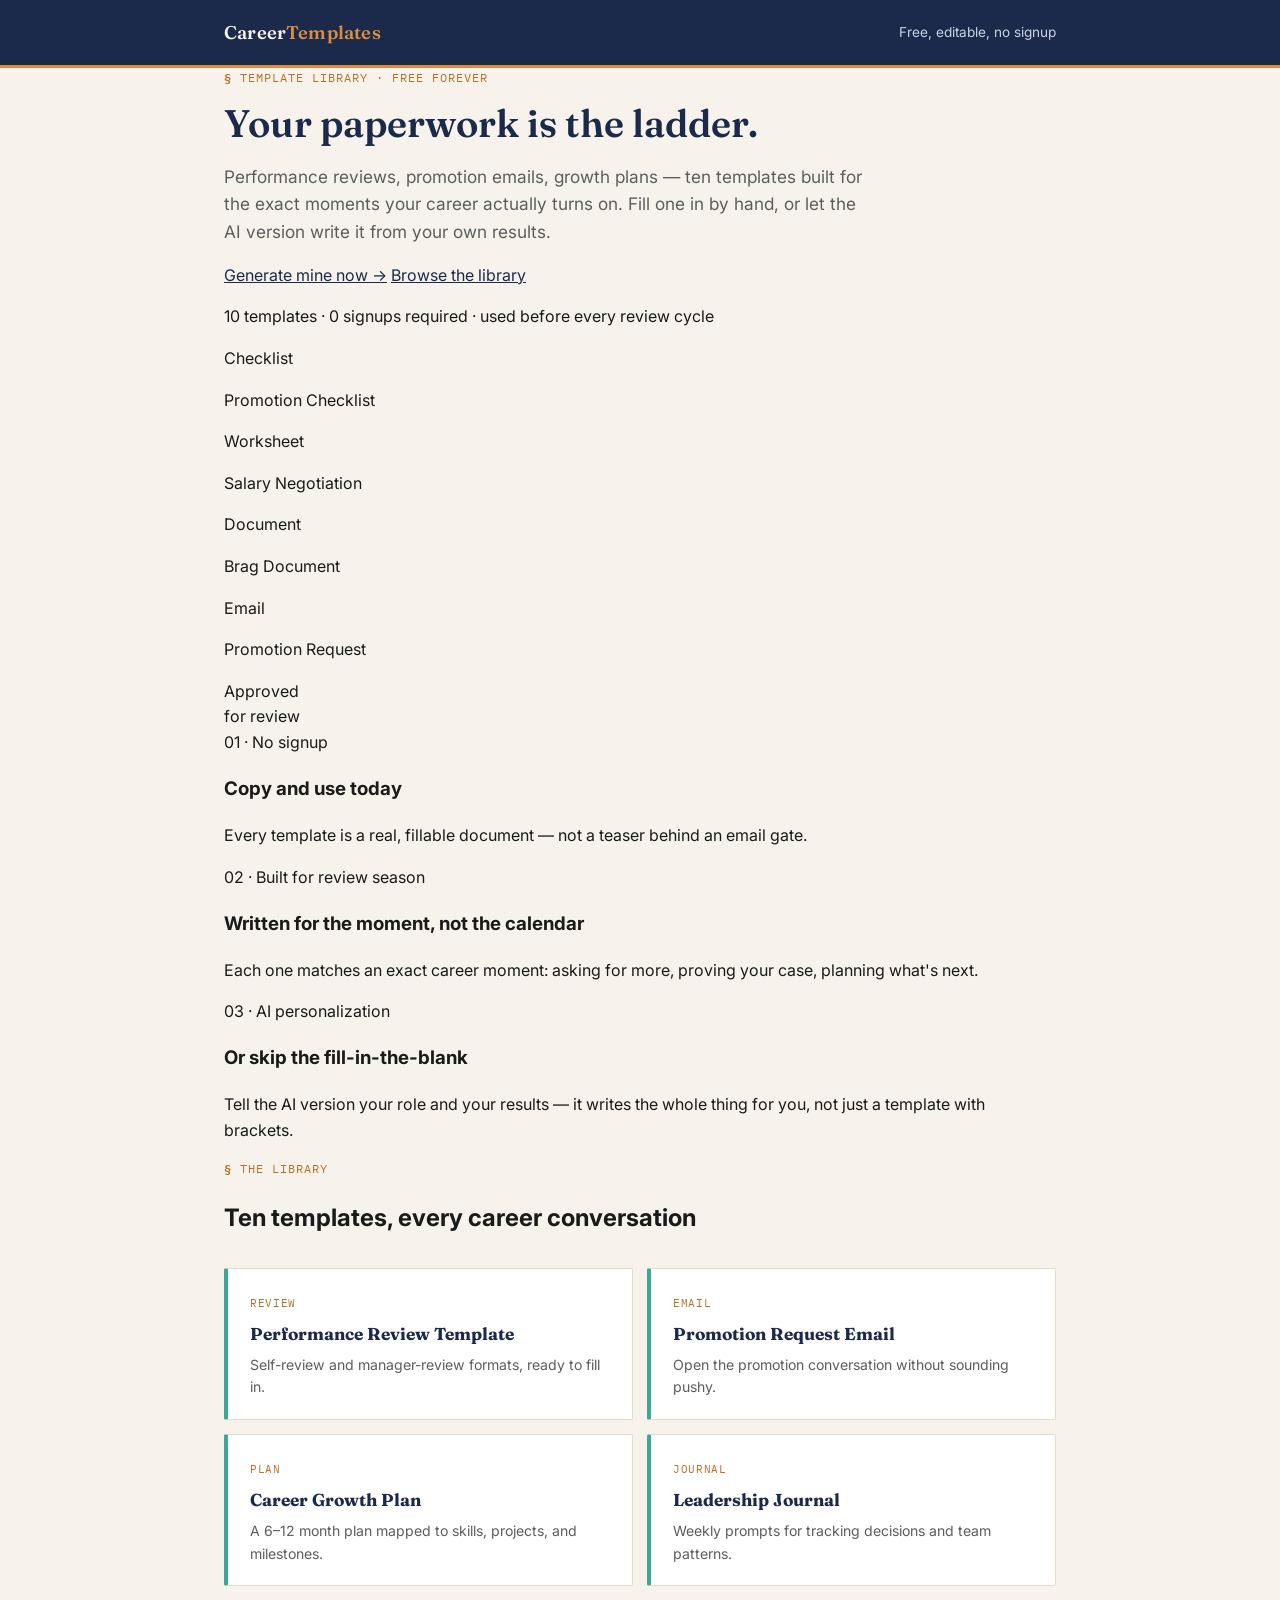
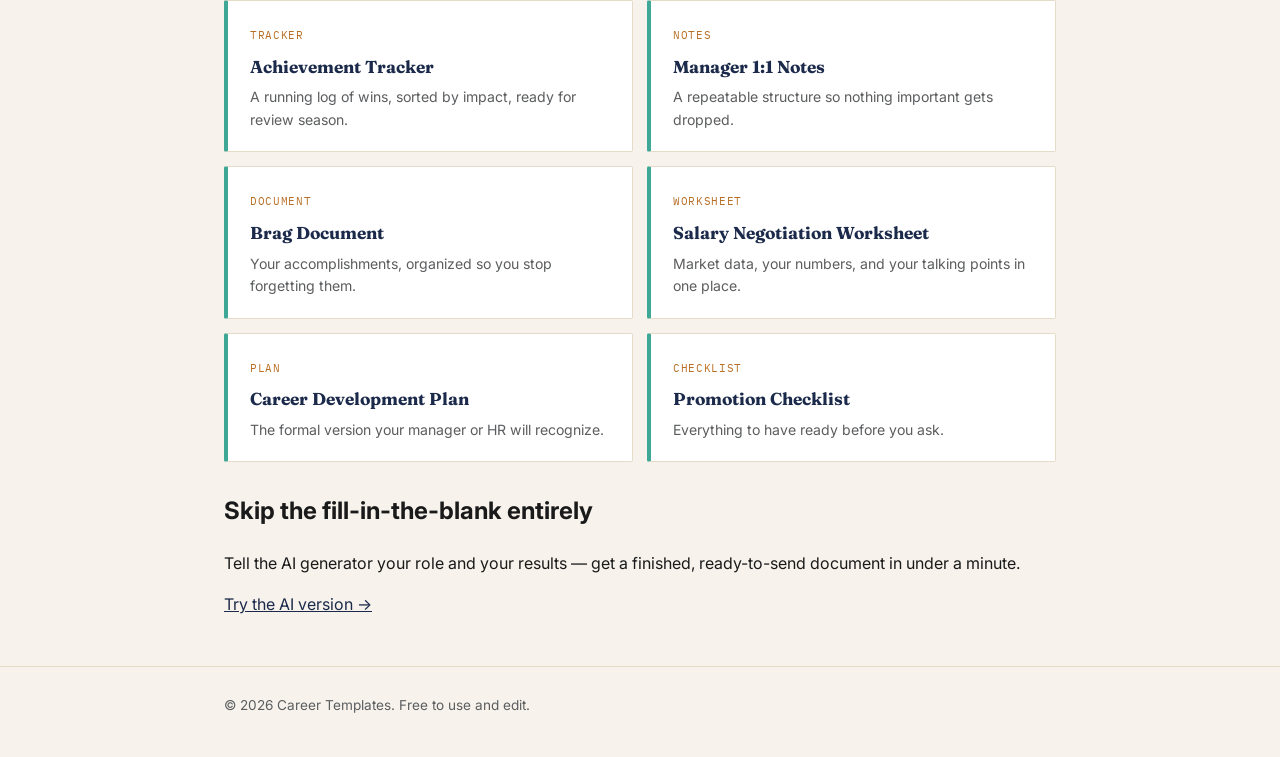
==== index.html @ 1c86f02c "Add files via upload" ====
<!DOCTYPE html>
<html lang="en">
<head>
<meta charset="UTF-8">
<meta name="viewport" content="width=device-width, initial-scale=1.0">
<title>Free Career Templates — Performance Reviews, Promotions & Growth Plans</title>
<meta name="description" content="Free, editable career templates: performance reviews, promotion emails, brag documents, salary negotiation worksheets, and more. Try the AI version for one built around your own role.">
<link rel="stylesheet" href="styles.css">
<link rel="stylesheet" href="landing.css">
<link rel="preconnect" href="https://fonts.googleapis.com">
<link href="https://fonts.googleapis.com/css2?family=Fraunces:wght@500;600&family=Inter:wght@400;500;600;700&family=IBM+Plex+Mono:wght@500;700&display=swap" rel="stylesheet">
</head>
<body>

<header class="site-header">
  <div class="container">
    <a class="brand" href="index.html">Career<span>Templates</span></a>
    <div class="crumb">Free, editable, no signup</div>
  </div>
</header>

<main class="container">

  <section class="landing-hero">
    <div class="copy">
      <div class="eyebrow">Template library · Free forever</div>
      <h1>Your paperwork is the ladder.</h1>
      <p class="dek">Performance reviews, promotion emails, growth plans — ten templates built for the exact moments your career actually turns on. Fill one in by hand, or let the AI version write it from your own results.</p>
      <div class="hero-actions">
        <a class="hero-btn-primary" href="ai-generator.html">Generate mine now →</a>
        <a class="hero-btn-secondary" href="#library">Browse the library</a>
      </div>
      <p class="hero-proof">10 templates · 0 signups required · used before every review cycle</p>
    </div>

    <div class="staircase" aria-hidden="true">
      <div class="stair-card">
        <span class="mini-tag">Checklist</span>
        <p class="mini-title">Promotion Checklist</p>
        <div class="mini-line"></div>
        <div class="mini-line short"></div>
      </div>
      <div class="stair-card">
        <span class="mini-tag">Worksheet</span>
        <p class="mini-title">Salary Negotiation</p>
        <div class="mini-line"></div>
        <div class="mini-line short"></div>
      </div>
      <div class="stair-card">
        <span class="mini-tag">Document</span>
        <p class="mini-title">Brag Document</p>
        <div class="mini-line"></div>
        <div class="mini-line short"></div>
      </div>
      <div class="stair-card">
        <span class="mini-tag">Email</span>
        <p class="mini-title">Promotion Request</p>
        <div class="mini-line"></div>
        <div class="mini-line short"></div>
        <div class="stamp">Approved<br>for review</div>
      </div>
    </div>
  </section>

  <section class="feature-trio">
    <div class="feature-card">
      <span class="f-mark">01 · No signup</span>
      <h3>Copy and use today</h3>
      <p>Every template is a real, fillable document — not a teaser behind an email gate.</p>
    </div>
    <div class="feature-card">
      <span class="f-mark">02 · Built for review season</span>
      <h3>Written for the moment, not the calendar</h3>
      <p>Each one matches an exact career moment: asking for more, proving your case, planning what's next.</p>
    </div>
    <div class="feature-card">
      <span class="f-mark">03 · AI personalization</span>
      <h3>Or skip the fill-in-the-blank</h3>
      <p>Tell the AI version your role and your results — it writes the whole thing for you, not just a template with brackets.</p>
    </div>
  </section>

  <div class="section-head" id="library">
    <div class="eyebrow">The library</div>
    <h2>Ten templates, every career conversation</h2>
  </div>

  <div class="hub-grid">
    <a class="hub-card" href="templates/performance-review-template.html">
      <span class="tag">Review</span>
      <h4>Performance Review Template</h4>
      <p>Self-review and manager-review formats, ready to fill in.</p>
    </a>
    <a class="hub-card" href="templates/promotion-request-email.html">
      <span class="tag">Email</span>
      <h4>Promotion Request Email</h4>
      <p>Open the promotion conversation without sounding pushy.</p>
    </a>
    <a class="hub-card" href="templates/career-growth-plan.html">
      <span class="tag">Plan</span>
      <h4>Career Growth Plan</h4>
      <p>A 6–12 month plan mapped to skills, projects, and milestones.</p>
    </a>
    <a class="hub-card" href="templates/leadership-journal.html">
      <span class="tag">Journal</span>
      <h4>Leadership Journal</h4>
      <p>Weekly prompts for tracking decisions and team patterns.</p>
    </a>
    <a class="hub-card" href="templates/achievement-tracker.html">
      <span class="tag">Tracker</span>
      <h4>Achievement Tracker</h4>
      <p>A running log of wins, sorted by impact, ready for review season.</p>
    </a>
    <a class="hub-card" href="templates/manager-one-on-one-notes.html">
      <span class="tag">Notes</span>
      <h4>Manager 1:1 Notes</h4>
      <p>A repeatable structure so nothing important gets dropped.</p>
    </a>
    <a class="hub-card" href="templates/brag-document.html">
      <span class="tag">Document</span>
      <h4>Brag Document</h4>
      <p>Your accomplishments, organized so you stop forgetting them.</p>
    </a>
    <a class="hub-card" href="templates/salary-negotiation-worksheet.html">
      <span class="tag">Worksheet</span>
      <h4>Salary Negotiation Worksheet</h4>
      <p>Market data, your numbers, and your talking points in one place.</p>
    </a>
    <a class="hub-card" href="templates/career-development-plan.html">
      <span class="tag">Plan</span>
      <h4>Career Development Plan</h4>
      <p>The formal version your manager or HR will recognize.</p>
    </a>
    <a class="hub-card" href="templates/promotion-checklist.html">
      <span class="tag">Checklist</span>
      <h4>Promotion Checklist</h4>
      <p>Everything to have ready before you ask.</p>
    </a>
  </div>

  <section class="footer-cta">
    <h2>Skip the fill-in-the-blank entirely</h2>
    <p>Tell the AI generator your role and your results — get a finished, ready-to-send document in under a minute.</p>
    <a class="hero-btn-primary" href="ai-generator.html">Try the AI version →</a>
  </section>

</main>

<footer class="site-footer">
  <div class="container">© 2026 Career Templates. Free to use and edit.</div>
</footer>

</body>
</html>
---- styles.css ----
/* ===================================================================
   Career Templates — "Ledger" design system
   Palette: Ink Navy #1B2A4A · Parchment #F7F3EC · Amber #D98E3F
            Teal #3FA796 · Near-black text #1A1A1A
   Display: Fraunces (confident slab serif — feels like a printed form title)
   Body:    Inter
   Utility: IBM Plex Mono (used for fillable fields — looks like typed-in data)
   =================================================================== */

:root{
  --ink:#1B2A4A;
  --ink-soft:#283B63;
  --parchment:#F7F3EC;
  --parchment-line:#E4DCC9;
  --amber:#D98E3F;
  --amber-deep:#B96F25;
  --teal:#3FA796;
  --text:#1A1A1A;
  --text-mute:#5B5D5F;
  --white:#FFFFFF;
  --radius:2px;
}

*{box-sizing:border-box;}
html{scroll-behavior:smooth;}
body{
  margin:0;
  background:var(--parchment);
  color:var(--text);
  font-family:'Inter',system-ui,-apple-system,sans-serif;
  font-size:16px;
  line-height:1.6;
}

@media (prefers-reduced-motion: reduce){
  *{animation:none !important; transition:none !important;}
}

a{color:var(--ink);}
.container{max-width:880px;margin:0 auto;padding:0 24px;}

/* ---------- Header / breadcrumb ---------- */
.site-header{
  background:var(--ink);
  color:var(--parchment);
  padding:18px 0;
  border-bottom:3px solid var(--amber);
}
.site-header .container{display:flex;align-items:center;justify-content:space-between;}
.brand{
  font-family:'Fraunces',serif;
  font-weight:600;
  font-size:1.15rem;
  letter-spacing:0.01em;
  color:var(--parchment);
  text-decoration:none;
}
.brand span{color:var(--amber);}
.crumb{font-size:0.85rem;color:#C9D2E3;}
.crumb a{color:#C9D2E3;text-decoration:none;border-bottom:1px solid rgba(201,210,227,0.4);}

/* ---------- Hero ---------- */
.hero{padding:56px 0 28px;}
.eyebrow{
  font-family:'IBM Plex Mono',monospace;
  font-size:0.78rem;
  letter-spacing:0.08em;
  text-transform:uppercase;
  color:var(--amber-deep);
  display:flex;
  align-items:center;
  gap:8px;
}
.eyebrow::before{content:"§";font-weight:700;}
h1{
  font-family:'Fraunces',serif;
  font-weight:600;
  font-size:2.4rem;
  line-height:1.12;
  margin:14px 0 16px;
  color:var(--ink);
}
.dek{font-size:1.08rem;color:var(--text-mute);max-width:640px;}

/* ---------- The template card (signature element) ---------- */
.doc-card{
  background:var(--white);
  border:1px solid var(--parchment-line);
  border-left:5px solid var(--ink);
  border-radius:var(--radius);
  padding:34px 36px;
  margin:36px 0;
  box-shadow:0 1px 0 var(--parchment-line);
  position:relative;
}
.doc-card::before{
  content:attr(data-doc-id);
  position:absolute;
  top:14px;
  right:18px;
  font-family:'IBM Plex Mono',monospace;
  font-size:0.7rem;
  color:#B9BEC4;
  letter-spacing:0.05em;
}
.field{margin-bottom:20px;}
.field:last-child{margin-bottom:0;}
.field-label{
  font-family:'IBM Plex Mono',monospace;
  font-size:0.72rem;
  letter-spacing:0.06em;
  text-transform:uppercase;
  color:var(--teal);
  margin-bottom:6px;
  display:block;
}
.field-value{
  font-family:'IBM Plex Mono',monospace;
  font-size:0.95rem;
  color:var(--text);
  background:#FBFAF7;
  border:1px dashed var(--parchment-line);
  padding:10px 12px;
  border-radius:var(--radius);
  white-space:pre-wrap;
}
.field-value.blank{color:#9AA0A8;}
.doc-card h3{
  font-family:'Fraunces',serif;
  font-size:1.05rem;
  margin:0 0 18px;
  color:var(--ink);
  border-bottom:1px solid var(--parchment-line);
  padding-bottom:10px;
}

/* ---------- How to use ---------- */
.steps{margin:36px 0;}
.steps h2, .faq h2, .related h2{
  font-family:'Fraunces',serif;
  font-size:1.4rem;
  color:var(--ink);
  margin-bottom:18px;
}
.step-row{
  display:flex;
  gap:16px;
  padding:14px 0;
  border-top:1px solid var(--parchment-line);
}
.step-row:first-of-type{border-top:none;}
.step-num{
  font-family:'IBM Plex Mono',monospace;
  color:var(--amber-deep);
  font-weight:700;
  font-size:0.85rem;
  min-width:28px;
}
.step-body p{margin:0;color:var(--text);}
.step-body strong{color:var(--ink);}

/* ---------- FAQ ---------- */
.faq{margin:36px 0;}
.faq-item{border-top:1px solid var(--parchment-line);padding:16px 0;}
.faq-item:first-of-type{border-top:none;}
.faq-q{font-weight:600;color:var(--ink);margin:0 0 6px;}
.faq-a{margin:0;color:var(--text-mute);}

/* ---------- CTA block ---------- */
.cta{
  background:var(--ink);
  color:var(--parchment);
  border-radius:var(--radius);
  padding:32px 36px;
  margin:44px 0 20px;
  position:relative;
  overflow:hidden;
}
.cta::after{
  content:"";
  position:absolute;
  right:-40px;top:-40px;
  width:160px;height:160px;
  background:radial-gradient(circle, rgba(217,142,63,0.35), transparent 70%);
}
.cta-eyebrow{
  font-family:'IBM Plex Mono',monospace;
  font-size:0.75rem;
  letter-spacing:0.08em;
  text-transform:uppercase;
  color:var(--amber);
  margin-bottom:8px;
}
.cta h3{
  font-family:'Fraunces',serif;
  font-size:1.4rem;
  margin:0 0 10px;
  color:var(--white);
}
.cta p{color:#C9D2E3;max-width:520px;margin:0 0 20px;}
.cta-btn{
  display:inline-flex;
  align-items:center;
  gap:8px;
  background:var(--amber);
  color:var(--ink);
  font-weight:700;
  padding:13px 22px;
  border-radius:var(--radius);
  text-decoration:none;
  font-size:0.95rem;
  transition:background 0.15s ease;
}
.cta-btn:hover{background:var(--amber-deep);color:var(--white);}
.cta-btn:focus-visible{outline:2px solid var(--white);outline-offset:2px;}

/* ---------- Related ---------- */
.related ul{list-style:none;padding:0;margin:0;display:grid;gap:10px;}
.related li a{
  display:block;
  padding:12px 16px;
  background:var(--white);
  border:1px solid var(--parchment-line);
  border-radius:var(--radius);
  text-decoration:none;
  color:var(--ink);
  font-weight:500;
  transition:border-color 0.15s ease;
}
.related li a:hover{border-color:var(--amber);}

/* ---------- Footer ---------- */
.site-footer{
  margin-top:48px;
  padding:28px 0 40px;
  border-top:1px solid var(--parchment-line);
  color:var(--text-mute);
  font-size:0.85rem;
}

/* ---------- Hub page ---------- */
.hub-grid{display:grid;grid-template-columns:repeat(2,1fr);gap:14px;margin:30px 0;}
.hub-card{
  background:var(--white);
  border:1px solid var(--parchment-line);
  border-left:4px solid var(--teal);
  border-radius:var(--radius);
  padding:20px 22px;
  text-decoration:none;
  display:block;
}
.hub-card:hover{border-left-color:var(--amber);}
.hub-card .tag{
  font-family:'IBM Plex Mono',monospace;
  font-size:0.68rem;
  text-transform:uppercase;
  letter-spacing:0.06em;
  color:var(--amber-deep);
}
.hub-card h4{
  font-family:'Fraunces',serif;
  margin:6px 0 6px;
  font-size:1.08rem;
  color:var(--ink);
}
.hub-card p{margin:0;color:var(--text-mute);font-size:0.88rem;}

@media (max-width: 640px){
  h1{font-size:1.8rem;}
  .doc-card{padding:24px 20px;}
  .cta{padding:26px 24px;}
  .hub-grid{grid-template-columns:1fr;}
}
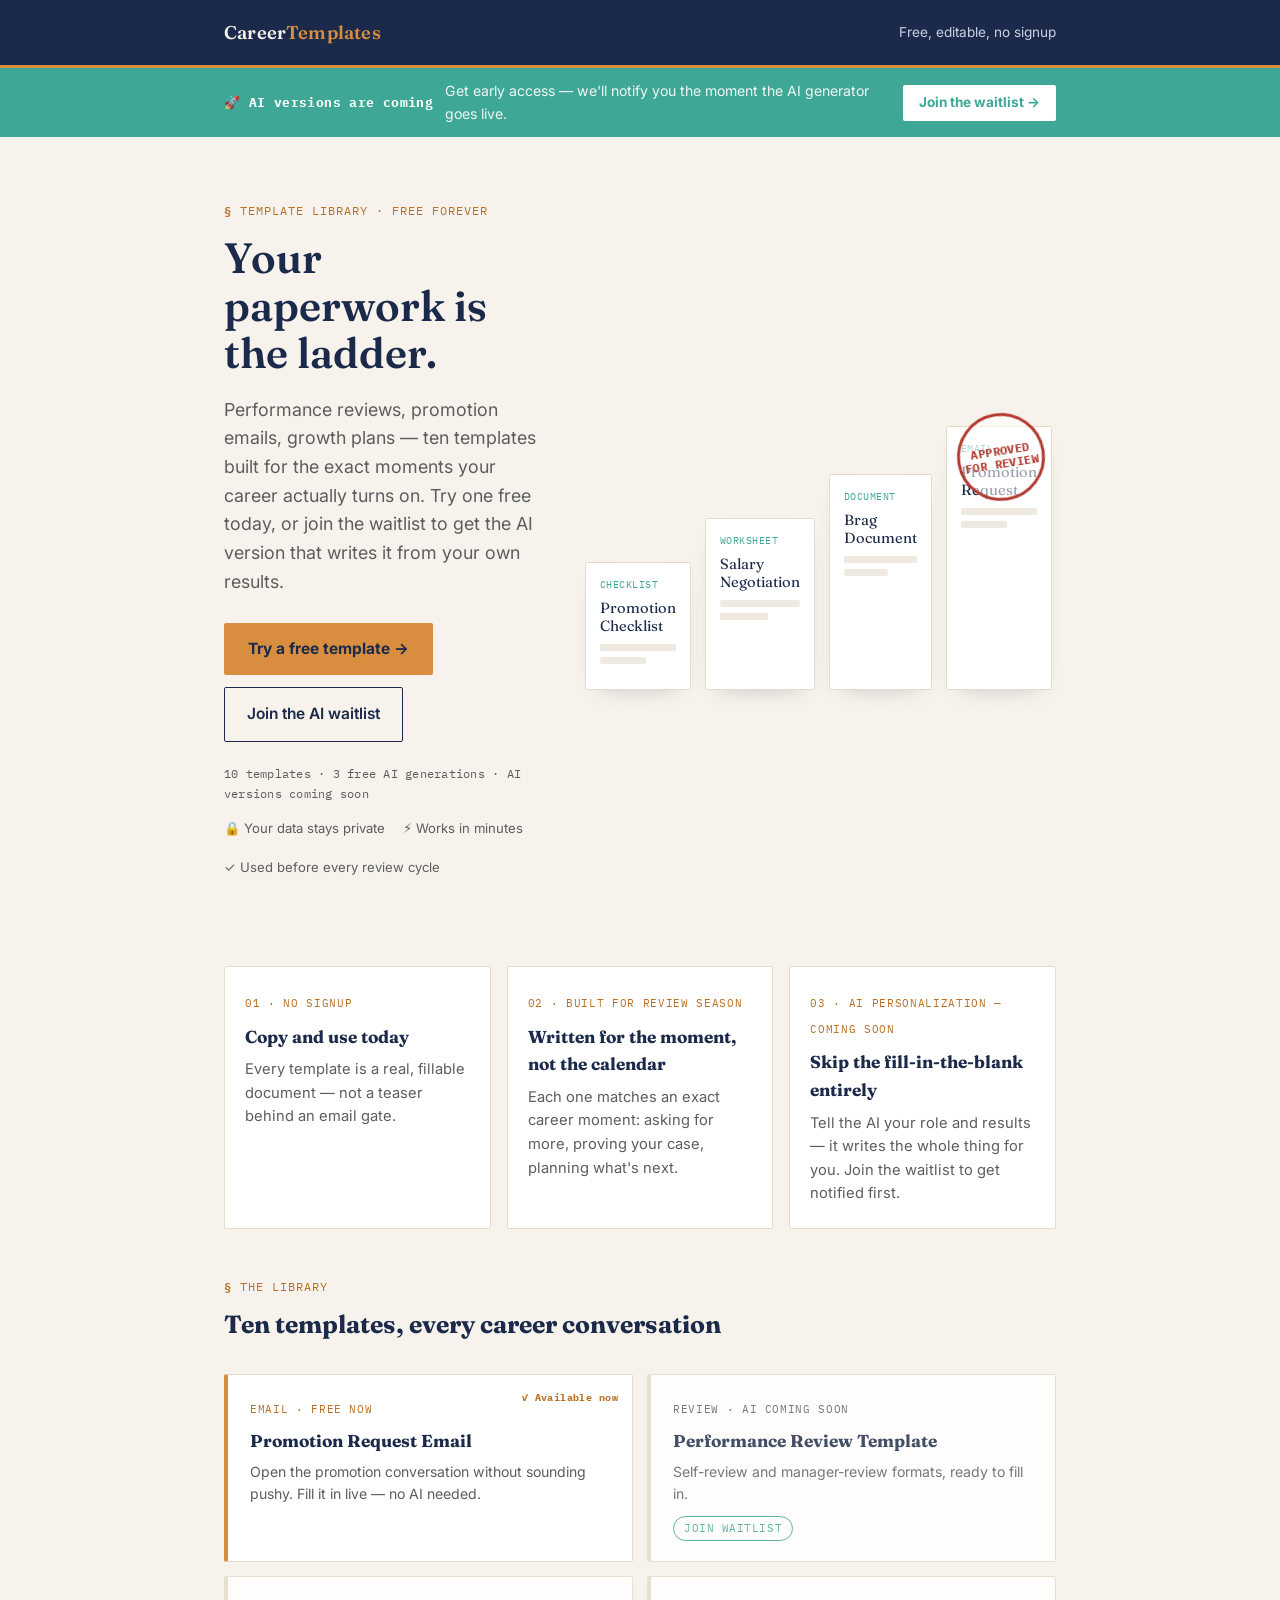
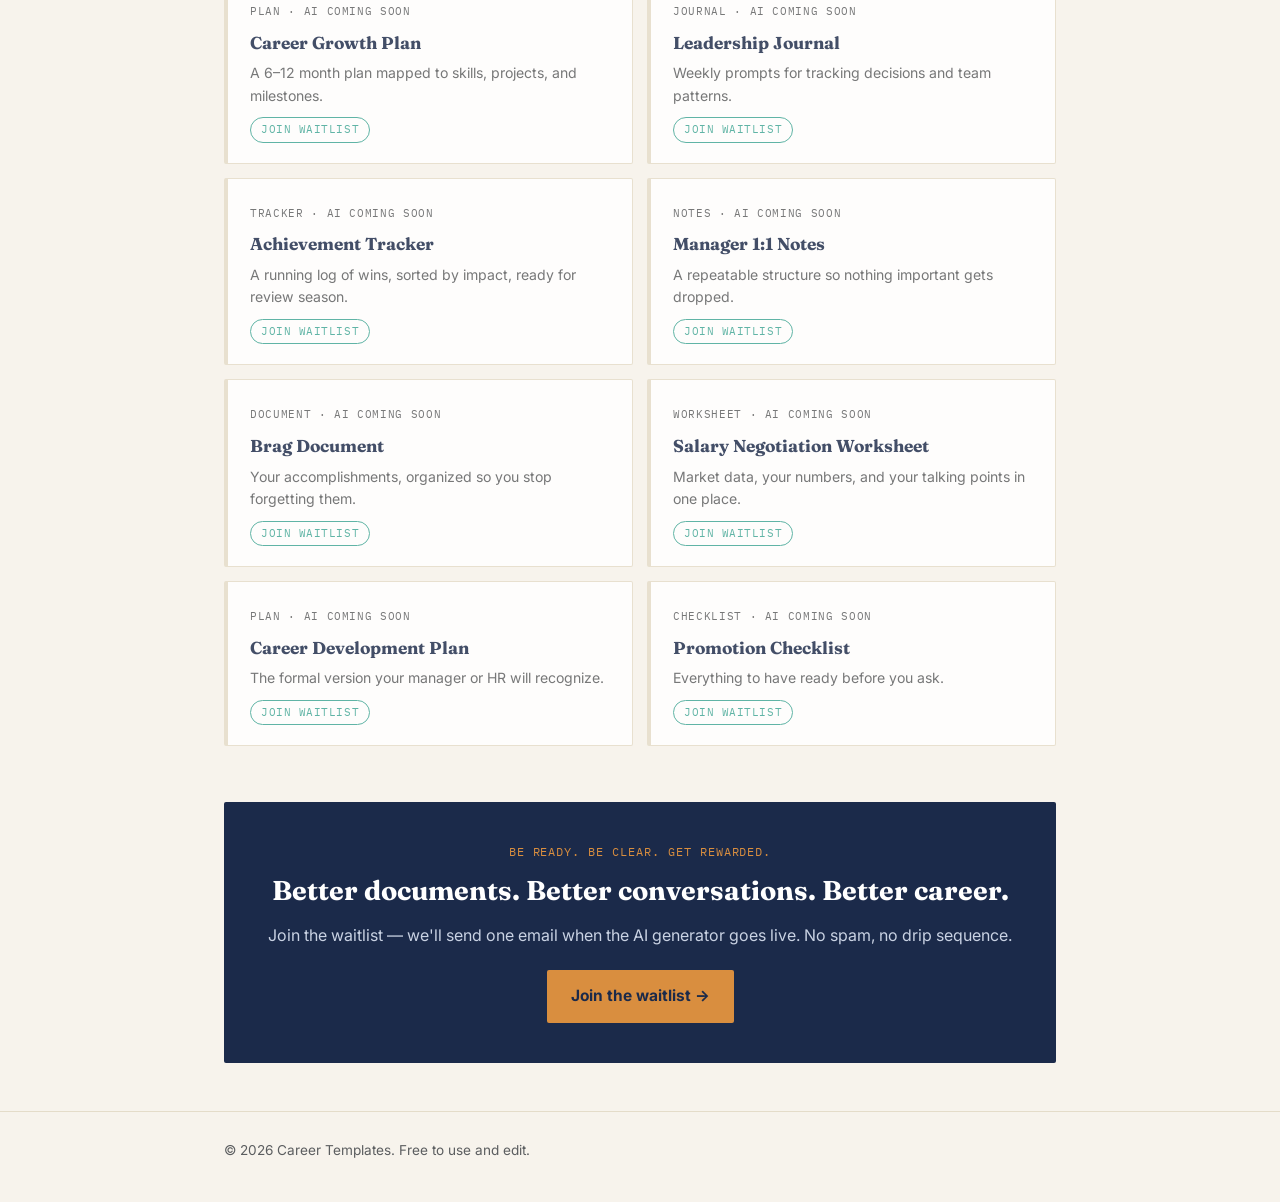
==== commit 6b826841: "Add files via upload" ====
--- a/index.html
+++ b/index.html
@@ -19,18 +19,32 @@
   </div>
 </header>
 
+<!-- Waitlist banner -->
+<div class="waitlist-banner">
+  <div class="container waitlist-banner-inner">
+    <span class="waitlist-label">🚀 AI versions are coming</span>
+    <span class="waitlist-text">Get early access — we'll notify you the moment the AI generator goes live.</span>
+    <a class="waitlist-btn" href="https://forms.gle/ukjq886ayT969M1T6" target="_blank" rel="noopener">Join the waitlist →</a>
+  </div>
+</div>
+
 <main class="container">
 
   <section class="landing-hero">
     <div class="copy">
       <div class="eyebrow">Template library · Free forever</div>
       <h1>Your paperwork is the ladder.</h1>
-      <p class="dek">Performance reviews, promotion emails, growth plans — ten templates built for the exact moments your career actually turns on. Fill one in by hand, or let the AI version write it from your own results.</p>
+      <p class="dek">Performance reviews, promotion emails, growth plans — ten templates built for the exact moments your career actually turns on. Try one free today, or join the waitlist to get the AI version that writes it from your own results.</p>
       <div class="hero-actions">
-        <a class="hero-btn-primary" href="ai-generator.html">Generate mine now →</a>
-        <a class="hero-btn-secondary" href="#library">Browse the library</a>
+        <a class="hero-btn-primary" href="templates/promotion-request-email.html">Try a free template →</a>
+        <a class="hero-btn-secondary" href="https://forms.gle/ukjq886ayT969M1T6" target="_blank" rel="noopener">Join the AI waitlist</a>
       </div>
-      <p class="hero-proof">10 templates · 0 signups required · used before every review cycle</p>
+      <p class="hero-proof">10 templates · 3 free AI generations · AI versions coming soon</p>
+      <div class="trust-badges">
+        <span>🔒 Your data stays private</span>
+        <span>⚡ Works in minutes</span>
+        <span>✓ Used before every review cycle</span>
+      </div>
     </div>
 
     <div class="staircase" aria-hidden="true">
@@ -74,9 +88,9 @@
       <p>Each one matches an exact career moment: asking for more, proving your case, planning what's next.</p>
     </div>
     <div class="feature-card">
-      <span class="f-mark">03 · AI personalization</span>
-      <h3>Or skip the fill-in-the-blank</h3>
-      <p>Tell the AI version your role and your results — it writes the whole thing for you, not just a template with brackets.</p>
+      <span class="f-mark">03 · AI personalization — coming soon</span>
+      <h3>Skip the fill-in-the-blank entirely</h3>
+      <p>Tell the AI your role and results — it writes the whole thing for you. Join the waitlist to get notified first.</p>
     </div>
   </section>
 
@@ -86,62 +100,74 @@
   </div>
 
   <div class="hub-grid">
-    <a class="hub-card" href="templates/performance-review-template.html">
-      <span class="tag">Review</span>
+    <!-- Free now -->
+    <a class="hub-card hub-card--live" href="templates/promotion-request-email.html">
+      <span class="tag">Email · Free now</span>
+      <h4>Promotion Request Email</h4>
+      <p>Open the promotion conversation without sounding pushy. Fill it in live — no AI needed.</p>
+    </a>
+    <!-- Coming soon — 9 templates -->
+    <a class="hub-card hub-card--soon" href="https://forms.gle/ukjq886ayT969M1T6" target="_blank" rel="noopener">
+      <span class="tag soon-tag">Review · AI coming soon</span>
       <h4>Performance Review Template</h4>
       <p>Self-review and manager-review formats, ready to fill in.</p>
+      <span class="soon-pill">Join waitlist</span>
     </a>
-    <a class="hub-card" href="templates/promotion-request-email.html">
-      <span class="tag">Email</span>
-      <h4>Promotion Request Email</h4>
-      <p>Open the promotion conversation without sounding pushy.</p>
-    </a>
-    <a class="hub-card" href="templates/career-growth-plan.html">
-      <span class="tag">Plan</span>
+    <a class="hub-card hub-card--soon" href="https://forms.gle/ukjq886ayT969M1T6" target="_blank" rel="noopener">
+      <span class="tag soon-tag">Plan · AI coming soon</span>
       <h4>Career Growth Plan</h4>
       <p>A 6–12 month plan mapped to skills, projects, and milestones.</p>
+      <span class="soon-pill">Join waitlist</span>
     </a>
-    <a class="hub-card" href="templates/leadership-journal.html">
-      <span class="tag">Journal</span>
+    <a class="hub-card hub-card--soon" href="https://forms.gle/ukjq886ayT969M1T6" target="_blank" rel="noopener">
+      <span class="tag soon-tag">Journal · AI coming soon</span>
       <h4>Leadership Journal</h4>
       <p>Weekly prompts for tracking decisions and team patterns.</p>
+      <span class="soon-pill">Join waitlist</span>
     </a>
-    <a class="hub-card" href="templates/achievement-tracker.html">
-      <span class="tag">Tracker</span>
+    <a class="hub-card hub-card--soon" href="https://forms.gle/ukjq886ayT969M1T6" target="_blank" rel="noopener">
+      <span class="tag soon-tag">Tracker · AI coming soon</span>
       <h4>Achievement Tracker</h4>
       <p>A running log of wins, sorted by impact, ready for review season.</p>
+      <span class="soon-pill">Join waitlist</span>
     </a>
-    <a class="hub-card" href="templates/manager-one-on-one-notes.html">
-      <span class="tag">Notes</span>
+    <a class="hub-card hub-card--soon" href="https://forms.gle/ukjq886ayT969M1T6" target="_blank" rel="noopener">
+      <span class="tag soon-tag">Notes · AI coming soon</span>
       <h4>Manager 1:1 Notes</h4>
       <p>A repeatable structure so nothing important gets dropped.</p>
+      <span class="soon-pill">Join waitlist</span>
     </a>
-    <a class="hub-card" href="templates/brag-document.html">
-      <span class="tag">Document</span>
+    <a class="hub-card hub-card--soon" href="https://forms.gle/ukjq886ayT969M1T6" target="_blank" rel="noopener">
+      <span class="tag soon-tag">Document · AI coming soon</span>
       <h4>Brag Document</h4>
       <p>Your accomplishments, organized so you stop forgetting them.</p>
+      <span class="soon-pill">Join waitlist</span>
     </a>
-    <a class="hub-card" href="templates/salary-negotiation-worksheet.html">
-      <span class="tag">Worksheet</span>
+    <a class="hub-card hub-card--soon" href="https://forms.gle/ukjq886ayT969M1T6" target="_blank" rel="noopener">
+      <span class="tag soon-tag">Worksheet · AI coming soon</span>
       <h4>Salary Negotiation Worksheet</h4>
       <p>Market data, your numbers, and your talking points in one place.</p>
+      <span class="soon-pill">Join waitlist</span>
     </a>
-    <a class="hub-card" href="templates/career-development-plan.html">
-      <span class="tag">Plan</span>
+    <a class="hub-card hub-card--soon" href="https://forms.gle/ukjq886ayT969M1T6" target="_blank" rel="noopener">
+      <span class="tag soon-tag">Plan · AI coming soon</span>
       <h4>Career Development Plan</h4>
       <p>The formal version your manager or HR will recognize.</p>
+      <span class="soon-pill">Join waitlist</span>
     </a>
-    <a class="hub-card" href="templates/promotion-checklist.html">
-      <span class="tag">Checklist</span>
+    <a class="hub-card hub-card--soon" href="https://forms.gle/ukjq886ayT969M1T6" target="_blank" rel="noopener">
+      <span class="tag soon-tag">Checklist · AI coming soon</span>
       <h4>Promotion Checklist</h4>
       <p>Everything to have ready before you ask.</p>
+      <span class="soon-pill">Join waitlist</span>
     </a>
   </div>
 
   <section class="footer-cta">
-    <h2>Skip the fill-in-the-blank entirely</h2>
-    <p>Tell the AI generator your role and your results — get a finished, ready-to-send document in under a minute.</p>
-    <a class="hero-btn-primary" href="ai-generator.html">Try the AI version →</a>
+    <div class="cta-eyebrow">Be ready. Be clear. Get rewarded.</div>
+    <h2>Better documents. Better conversations. Better career.</h2>
+    <p>Join the waitlist — we'll send one email when the AI generator goes live. No spam, no drip sequence.</p>
+    <a class="hero-btn-primary" href="https://forms.gle/ukjq886ayT969M1T6" target="_blank" rel="noopener">Join the waitlist →</a>
   </section>
 
 </main>
--- a/landing.css
+++ b/landing.css
@@ -0,0 +1,289 @@
+/* ===================================================================
+   Career Templates — Landing page layer
+   Extends styles.css (Ledger system). Same tokens, landing-only parts:
+   hero staircase + stamp signature, feature trio, footer CTA banner.
+   =================================================================== */
+
+/* ---------- Trust badges ---------- */
+.trust-badges{
+  display:flex;
+  gap:18px;
+  flex-wrap:wrap;
+  margin-top:14px;
+  font-size:0.82rem;
+  color:var(--text-mute);
+}
+.trust-badges span{display:flex;align-items:center;gap:5px;}
+
+/* ---------- Waitlist banner (top of page) ---------- */
+.waitlist-banner{
+  background:var(--teal);
+  color:var(--white);
+  padding:12px 0;
+  font-size:0.88rem;
+}
+.waitlist-banner-inner{
+  display:flex;
+  align-items:center;
+  gap:12px;
+  flex-wrap:wrap;
+}
+.waitlist-label{
+  font-family:'IBM Plex Mono',monospace;
+  font-weight:700;
+  font-size:0.8rem;
+  letter-spacing:0.03em;
+  white-space:nowrap;
+}
+.waitlist-text{
+  flex:1;
+  min-width:180px;
+  opacity:0.92;
+}
+.waitlist-btn{
+  background:var(--white);
+  color:var(--teal);
+  font-weight:700;
+  padding:7px 16px;
+  border-radius:var(--radius);
+  text-decoration:none;
+  white-space:nowrap;
+  font-size:0.85rem;
+}
+.waitlist-btn:hover{background:var(--parchment);}
+
+/* ---------- Hub card states ---------- */
+.hub-card--live{
+  border-left-color:var(--amber);
+  position:relative;
+}
+.hub-card--live::after{
+  content:"✓ Available now";
+  position:absolute;
+  top:14px;
+  right:14px;
+  font-family:'IBM Plex Mono',monospace;
+  font-size:0.65rem;
+  letter-spacing:0.04em;
+  color:var(--amber-deep);
+  font-weight:700;
+}
+.hub-card--soon{
+  border-left-color:var(--parchment-line);
+  opacity:0.82;
+  position:relative;
+}
+.hub-card--soon:hover{
+  border-left-color:var(--teal);
+  opacity:1;
+}
+.soon-tag{color:var(--text-mute) !important;}
+.soon-pill{
+  display:inline-block;
+  margin-top:10px;
+  font-family:'IBM Plex Mono',monospace;
+  font-size:0.68rem;
+  letter-spacing:0.05em;
+  text-transform:uppercase;
+  color:var(--teal);
+  border:1px solid var(--teal);
+  border-radius:20px;
+  padding:3px 10px;
+}
+
+@media (max-width:640px){
+  .waitlist-text{display:none;}
+  .waitlist-banner-inner{justify-content:space-between;}
+}
+
+@media (prefers-reduced-motion: no-preference){
+  .stair-card{
+    opacity:0;
+    transform:translateY(28px);
+    animation:stairIn 0.6s cubic-bezier(.2,.7,.2,1) forwards;
+  }
+  .stair-card:nth-child(1){animation-delay:.05s;}
+  .stair-card:nth-child(2){animation-delay:.18s;}
+  .stair-card:nth-child(3){animation-delay:.31s;}
+  .stair-card:nth-child(4){animation-delay:.44s;}
+  @keyframes stairIn{to{opacity:1;transform:translateY(0);}}
+
+  .stamp{
+    opacity:0;
+    transform:rotate(-18deg) scale(1.6);
+    animation:stampIn .35s cubic-bezier(.3,1.6,.5,1) forwards;
+    animation-delay:.75s;
+  }
+  @keyframes stampIn{
+    60%{opacity:1;}
+    100%{opacity:1;transform:rotate(-9deg) scale(1);}
+  }
+}
+@media (prefers-reduced-motion: reduce){
+  .stair-card{opacity:1;transform:none;}
+  .stamp{opacity:1;transform:rotate(-9deg);}
+}
+
+/* ---------- Landing hero ---------- */
+.landing-hero{
+  padding:64px 0 40px;
+  display:grid;
+  grid-template-columns:1.05fr 0.95fr;
+  gap:40px;
+  align-items:center;
+}
+.landing-hero .copy h1{font-size:2.65rem;}
+.landing-hero .copy .dek{font-size:1.12rem;max-width:520px;}
+.hero-actions{display:flex;gap:12px;margin-top:26px;flex-wrap:wrap;}
+.hero-btn-primary{
+  background:var(--amber);color:var(--ink);font-weight:700;
+  padding:14px 24px;border-radius:var(--radius);text-decoration:none;font-size:0.97rem;
+  display:inline-flex;align-items:center;gap:8px;
+}
+.hero-btn-primary:hover{background:var(--amber-deep);color:var(--white);}
+.hero-btn-secondary{
+  border:1px solid var(--ink);color:var(--ink);font-weight:600;
+  padding:14px 22px;border-radius:var(--radius);text-decoration:none;font-size:0.97rem;
+}
+.hero-btn-secondary:hover{background:var(--ink);color:var(--parchment);}
+.hero-proof{
+  margin-top:22px;font-family:'IBM Plex Mono',monospace;font-size:0.78rem;
+  color:var(--text-mute);letter-spacing:0.02em;
+}
+
+/* ---------- Staircase signature ---------- */
+.staircase{
+  position:relative;
+  height:300px;
+  display:flex;
+  align-items:flex-end;
+  gap:14px;
+  padding:0 4px;
+}
+.stair-card{
+  flex:1;
+  background:var(--white);
+  border:1px solid var(--parchment-line);
+  border-radius:var(--radius);
+  box-shadow:0 10px 24px -16px rgba(27,42,74,0.35);
+  padding:14px 14px 16px;
+}
+.stair-card:nth-child(1){height:128px;transform:rotate(-3deg);}
+.stair-card:nth-child(2){height:172px;transform:rotate(-1.2deg);}
+.stair-card:nth-child(3){height:216px;transform:rotate(1deg);}
+.stair-card:nth-child(4){height:264px;transform:rotate(2.6deg);position:relative;}
+.stair-card .mini-tag{
+  font-family:'IBM Plex Mono',monospace;font-size:0.62rem;letter-spacing:0.05em;
+  text-transform:uppercase;color:var(--teal);display:block;margin-bottom:6px;
+}
+.stair-card .mini-title{
+  font-family:'Fraunces',serif;font-size:0.92rem;color:var(--ink);margin:0 0 8px;line-height:1.25;
+}
+.stair-card .mini-line{
+  height:7px;background:#EFEAE0;border-radius:2px;margin-bottom:6px;
+}
+.stair-card .mini-line.short{width:60%;}
+
+.stamp{
+  position:absolute;
+  top:-14px;
+  right:6px;
+  width:88px;height:88px;
+  border:3px solid #B23A2F;
+  border-radius:50%;
+  color:#B23A2F;
+  display:flex;
+  align-items:center;justify-content:center;
+  text-align:center;
+  font-family:'IBM Plex Mono',monospace;
+  font-weight:700;
+  font-size:0.72rem;
+  letter-spacing:0.04em;
+  line-height:1.15;
+  text-transform:uppercase;
+  background:rgba(255,255,255,0.55);
+}
+
+/* ---------- Skip-to-generator link ---------- */
+.skip-link{
+  margin-top:16px;
+  display:inline-block;
+  font-weight:600;
+  color:var(--ink);
+  text-decoration:underline;
+  text-decoration-color:var(--amber);
+  text-underline-offset:3px;
+}
+
+/* ---------- Feature trio ---------- */
+.feature-trio{
+  display:grid;
+  grid-template-columns:repeat(3,1fr);
+  gap:16px;
+  margin:48px 0;
+}
+.feature-card{
+  background:var(--white);
+  border:1px solid var(--parchment-line);
+  border-radius:var(--radius);
+  padding:22px 20px;
+}
+.feature-card .f-mark{
+  font-family:'IBM Plex Mono',monospace;
+  font-size:0.7rem;
+  color:var(--amber-deep);
+  letter-spacing:0.06em;
+  text-transform:uppercase;
+}
+.feature-card h3{
+  font-family:'Fraunces',serif;
+  font-size:1.08rem;
+  color:var(--ink);
+  margin:8px 0 8px;
+}
+.feature-card p{
+  font-size:0.92rem;
+  color:var(--text-mute);
+  margin:0;
+}
+
+/* ---------- Section heading ---------- */
+.section-head{margin:48px 0 18px;}
+.section-head .eyebrow{margin-bottom:8px;}
+.section-head h2{
+  font-family:'Fraunces',serif;
+  font-size:1.55rem;
+  color:var(--ink);
+  margin:0;
+}
+
+/* ---------- Footer CTA banner ---------- */
+.footer-cta{
+  background:var(--ink);
+  color:var(--parchment);
+  border-radius:var(--radius);
+  padding:40px 36px;
+  margin:56px 0 24px;
+  text-align:center;
+}
+.footer-cta h2{
+  font-family:'Fraunces',serif;
+  font-size:1.7rem;
+  color:var(--white);
+  margin:0 0 10px;
+}
+.footer-cta p{color:#C9D2E3;margin:0 0 22px;}
+
+/* ---------- Responsive ---------- */
+@media (max-width:880px){
+  .landing-hero{grid-template-columns:1fr;}
+  .staircase{height:240px;margin-top:8px;}
+  .stair-card:nth-child(1){height:96px;}
+  .stair-card:nth-child(2){height:130px;}
+  .stair-card:nth-child(3){height:164px;}
+  .stair-card:nth-child(4){height:200px;}
+  .feature-trio{grid-template-columns:1fr;}
+}
+@media (max-width:640px){
+  .landing-hero .copy h1{font-size:2rem;}
+}
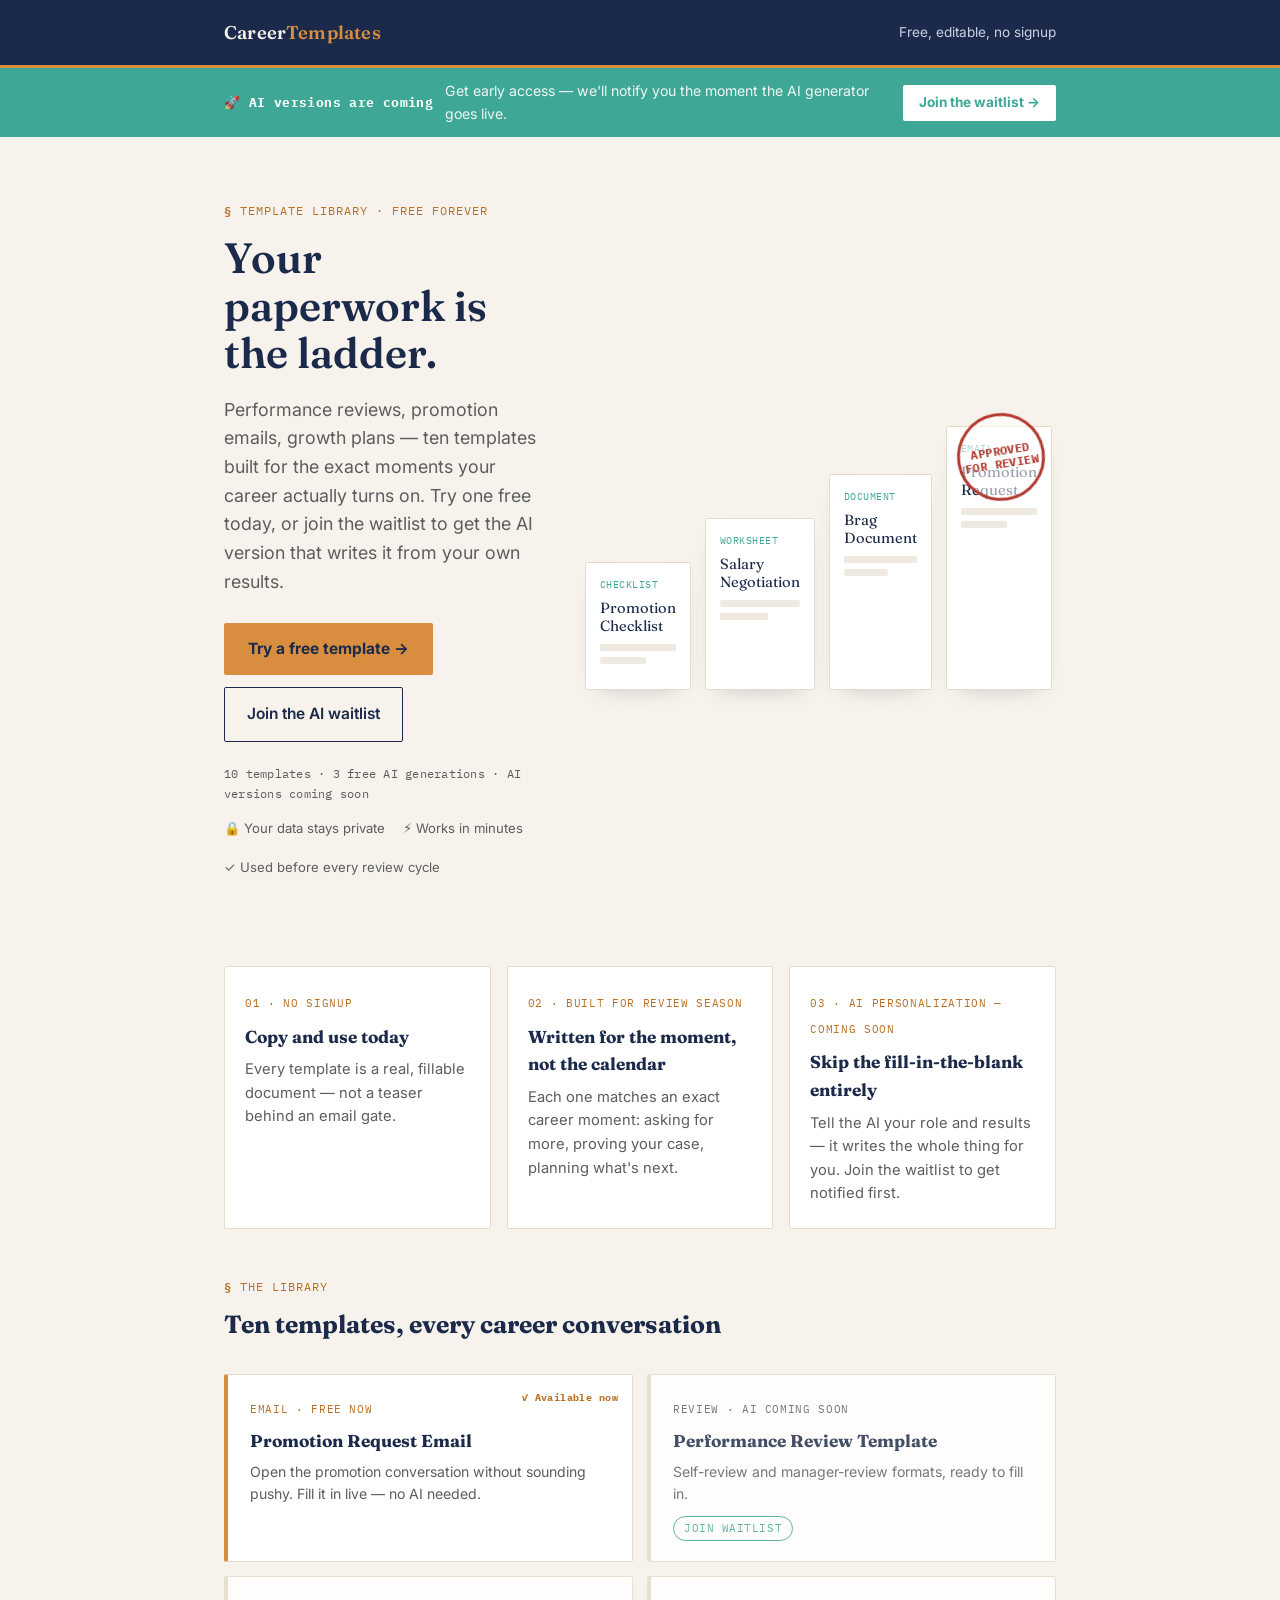
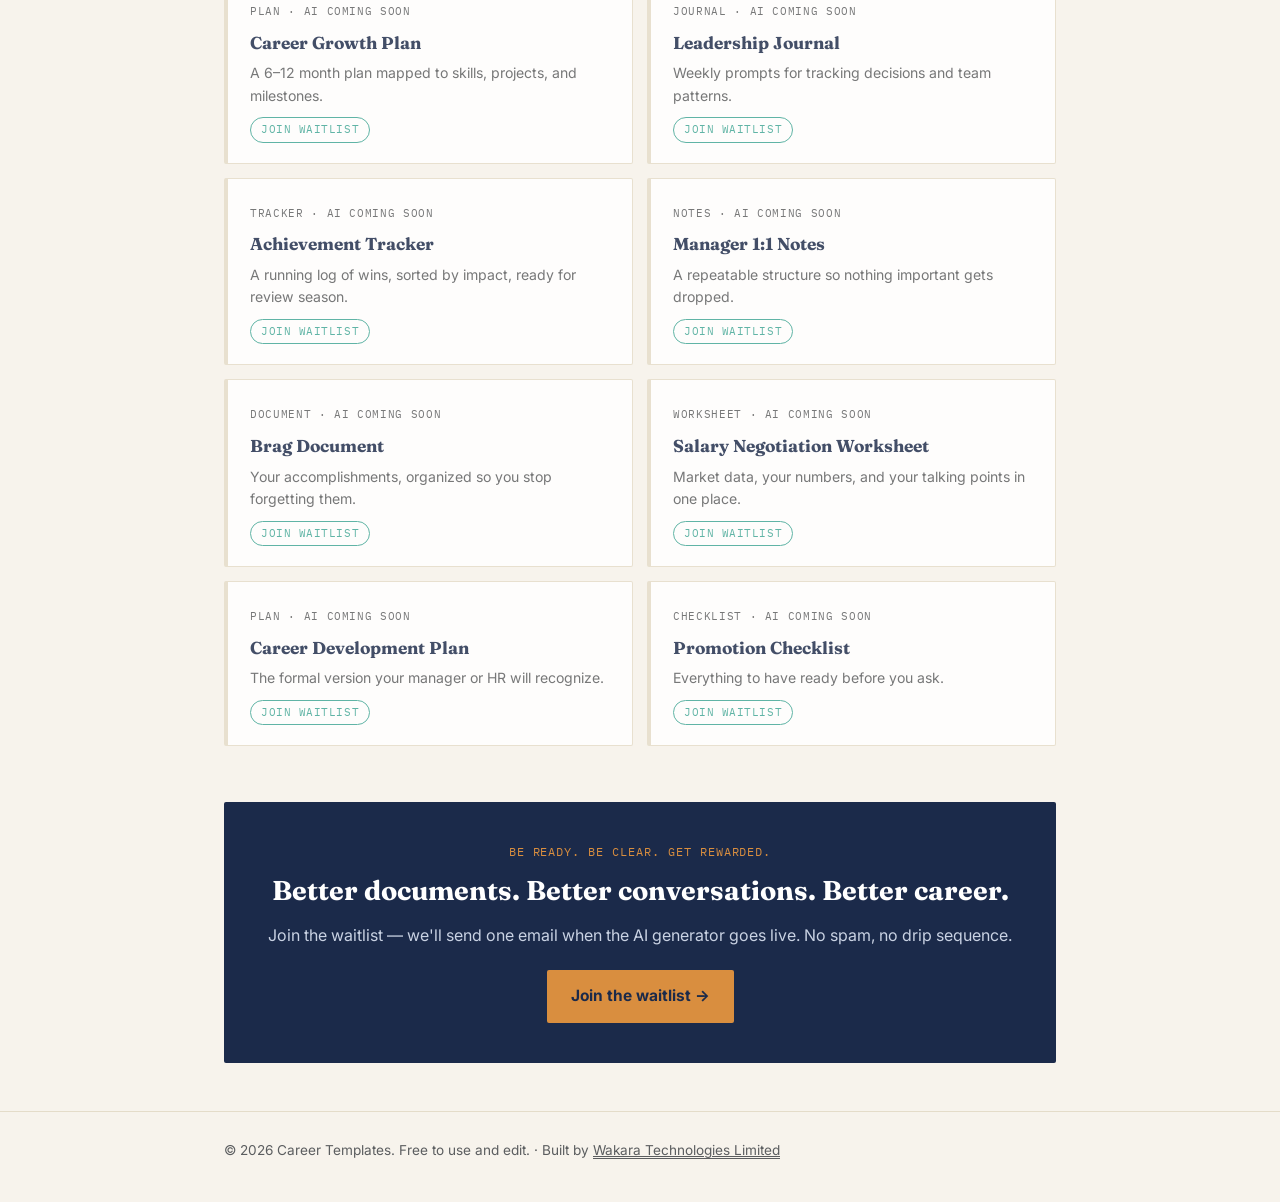
==== commit fc2bdc34: "Add files via upload" ====
--- a/index.html
+++ b/index.html
@@ -173,7 +173,7 @@
 </main>
 
 <footer class="site-footer">
-  <div class="container">© 2026 Career Templates. Free to use and edit.</div>
+  <div class="container">© 2026 Career Templates. Free to use and edit. · Built by <a href="https://wakaratech.com" target="_blank" rel="noopener" style="color:inherit;border-bottom:1px solid currentColor;">Wakara Technologies Limited</a></div>
 </footer>
 
 </body>
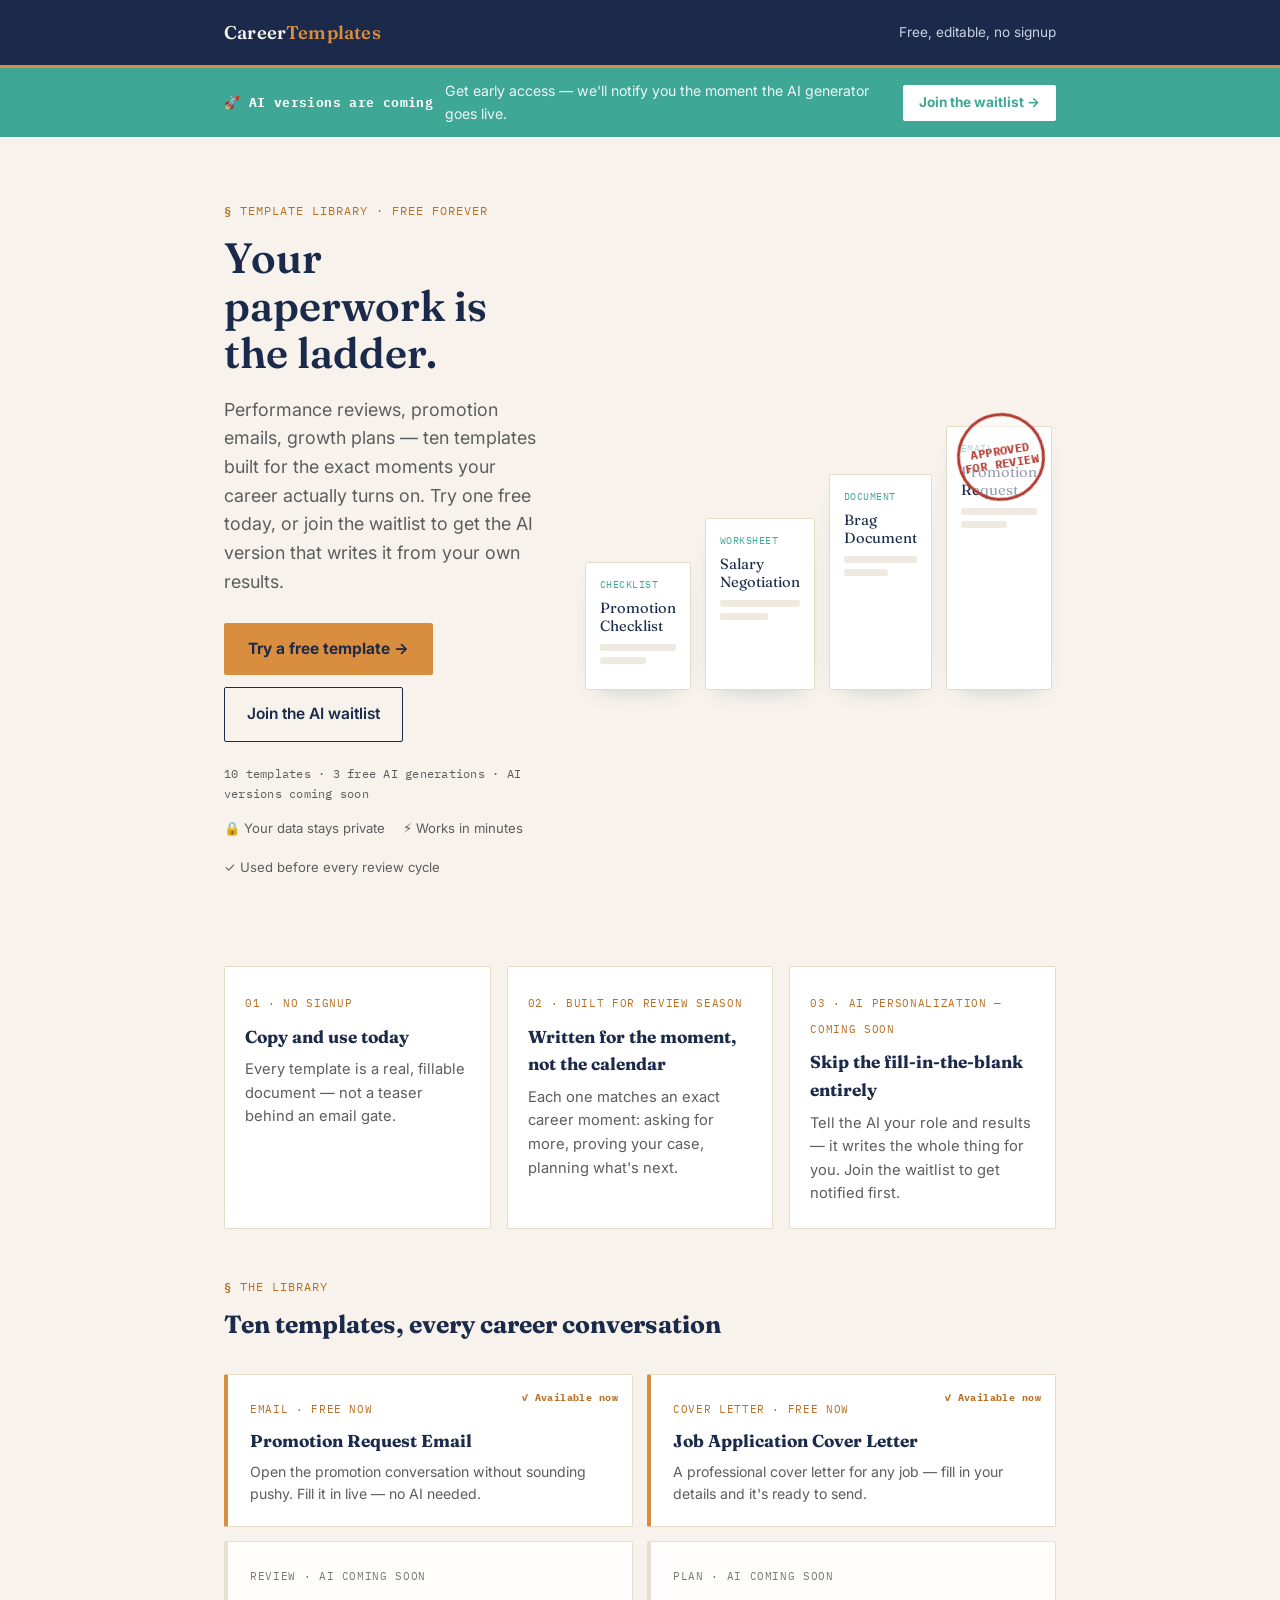
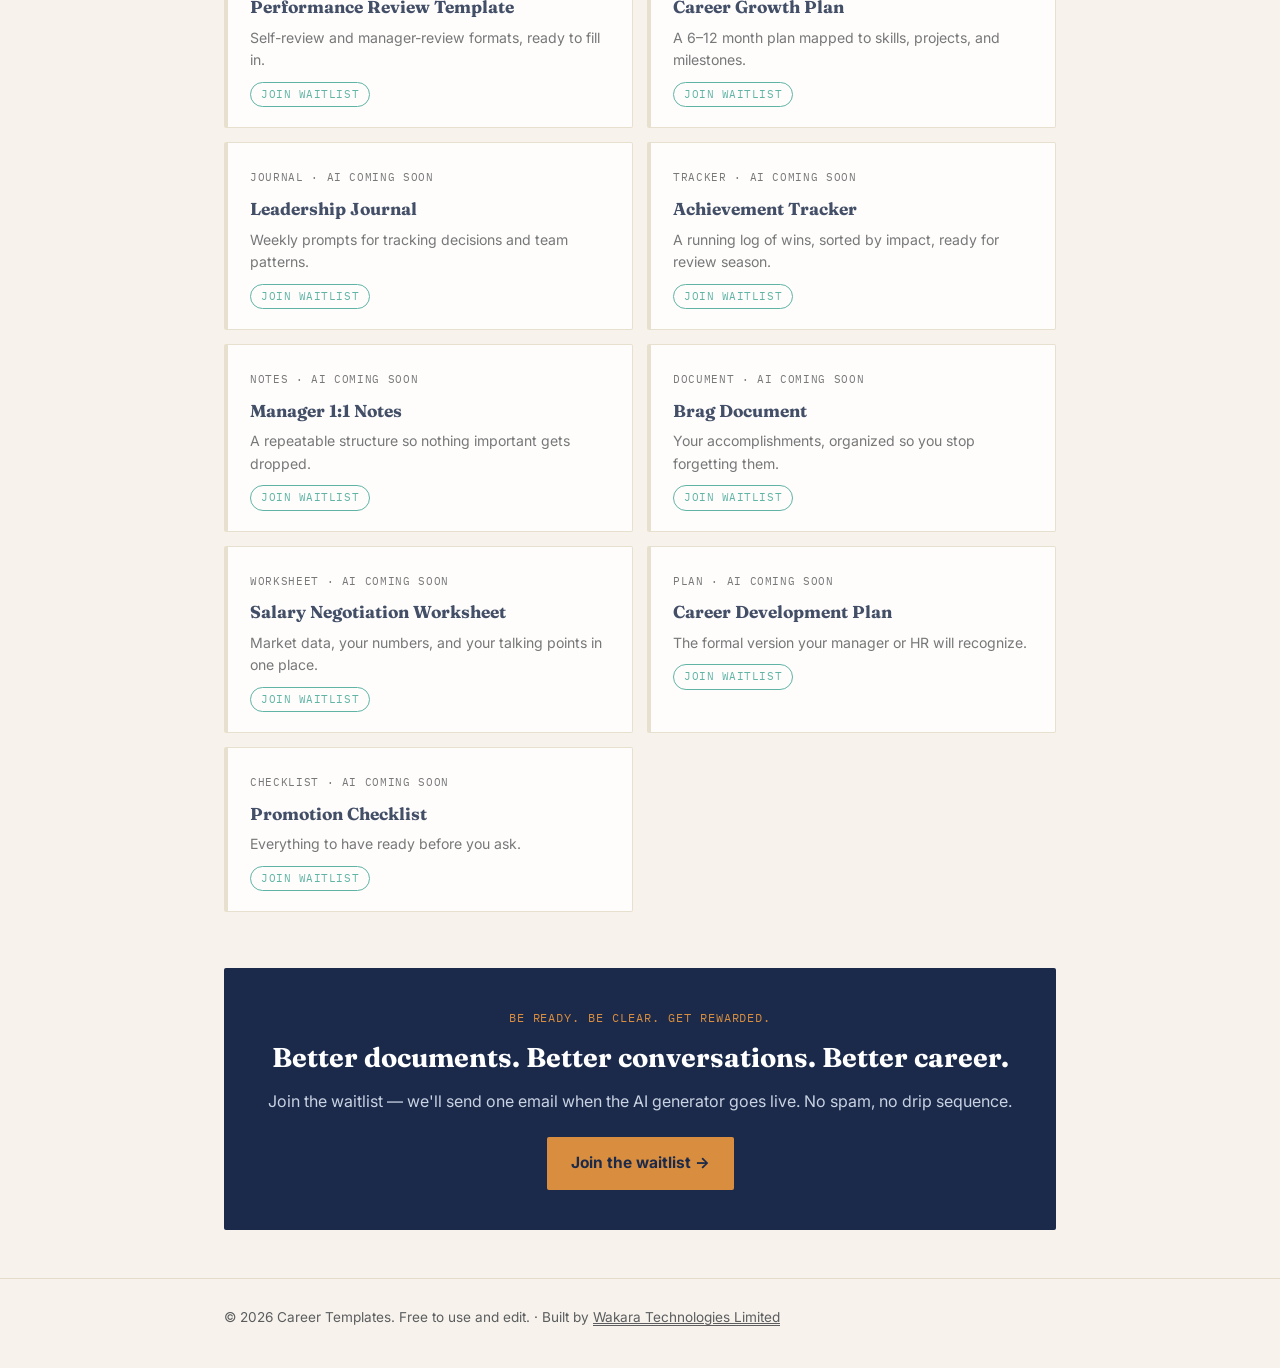
==== commit 756a7a99: "Add files via upload" ====
--- a/index.html
+++ b/index.html
@@ -9,6 +9,14 @@
 <link rel="stylesheet" href="landing.css">
 <link rel="preconnect" href="https://fonts.googleapis.com">
 <link href="https://fonts.googleapis.com/css2?family=Fraunces:wght@500;600&family=Inter:wght@400;500;600;700&family=IBM+Plex+Mono:wght@500;700&display=swap" rel="stylesheet">
+<!-- Google tag (gtag.js) -->
+<script async src="https://www.googletagmanager.com/gtag/js?id=G-E57642RPD7"></script>
+<script>
+  window.dataLayer = window.dataLayer || [];
+  function gtag(){dataLayer.push(arguments);}
+  gtag('js', new Date());
+  gtag('config', 'G-E57642RPD7');
+</script>
 </head>
 <body>
 
@@ -36,7 +44,7 @@
       <h1>Your paperwork is the ladder.</h1>
       <p class="dek">Performance reviews, promotion emails, growth plans — ten templates built for the exact moments your career actually turns on. Try one free today, or join the waitlist to get the AI version that writes it from your own results.</p>
       <div class="hero-actions">
-        <a class="hero-btn-primary" href="templates/promotion-request-email.html">Try a free template →</a>
+        <a class="hero-btn-primary" href="promotion-request-email.html">Try a free template →</a>
         <a class="hero-btn-secondary" href="https://forms.gle/ukjq886ayT969M1T6" target="_blank" rel="noopener">Join the AI waitlist</a>
       </div>
       <p class="hero-proof">10 templates · 3 free AI generations · AI versions coming soon</p>
@@ -101,10 +109,15 @@
 
   <div class="hub-grid">
     <!-- Free now -->
-    <a class="hub-card hub-card--live" href="templates/promotion-request-email.html">
+    <a class="hub-card hub-card--live" href="promotion-request-email.html">
       <span class="tag">Email · Free now</span>
       <h4>Promotion Request Email</h4>
       <p>Open the promotion conversation without sounding pushy. Fill it in live — no AI needed.</p>
+    </a>
+    <a class="hub-card hub-card--live" href="cover-letter-template.html">
+      <span class="tag">Cover Letter · Free now</span>
+      <h4>Job Application Cover Letter</h4>
+      <p>A professional cover letter for any job — fill in your details and it's ready to send.</p>
     </a>
     <!-- Coming soon — 9 templates -->
     <a class="hub-card hub-card--soon" href="https://forms.gle/ukjq886ayT969M1T6" target="_blank" rel="noopener">
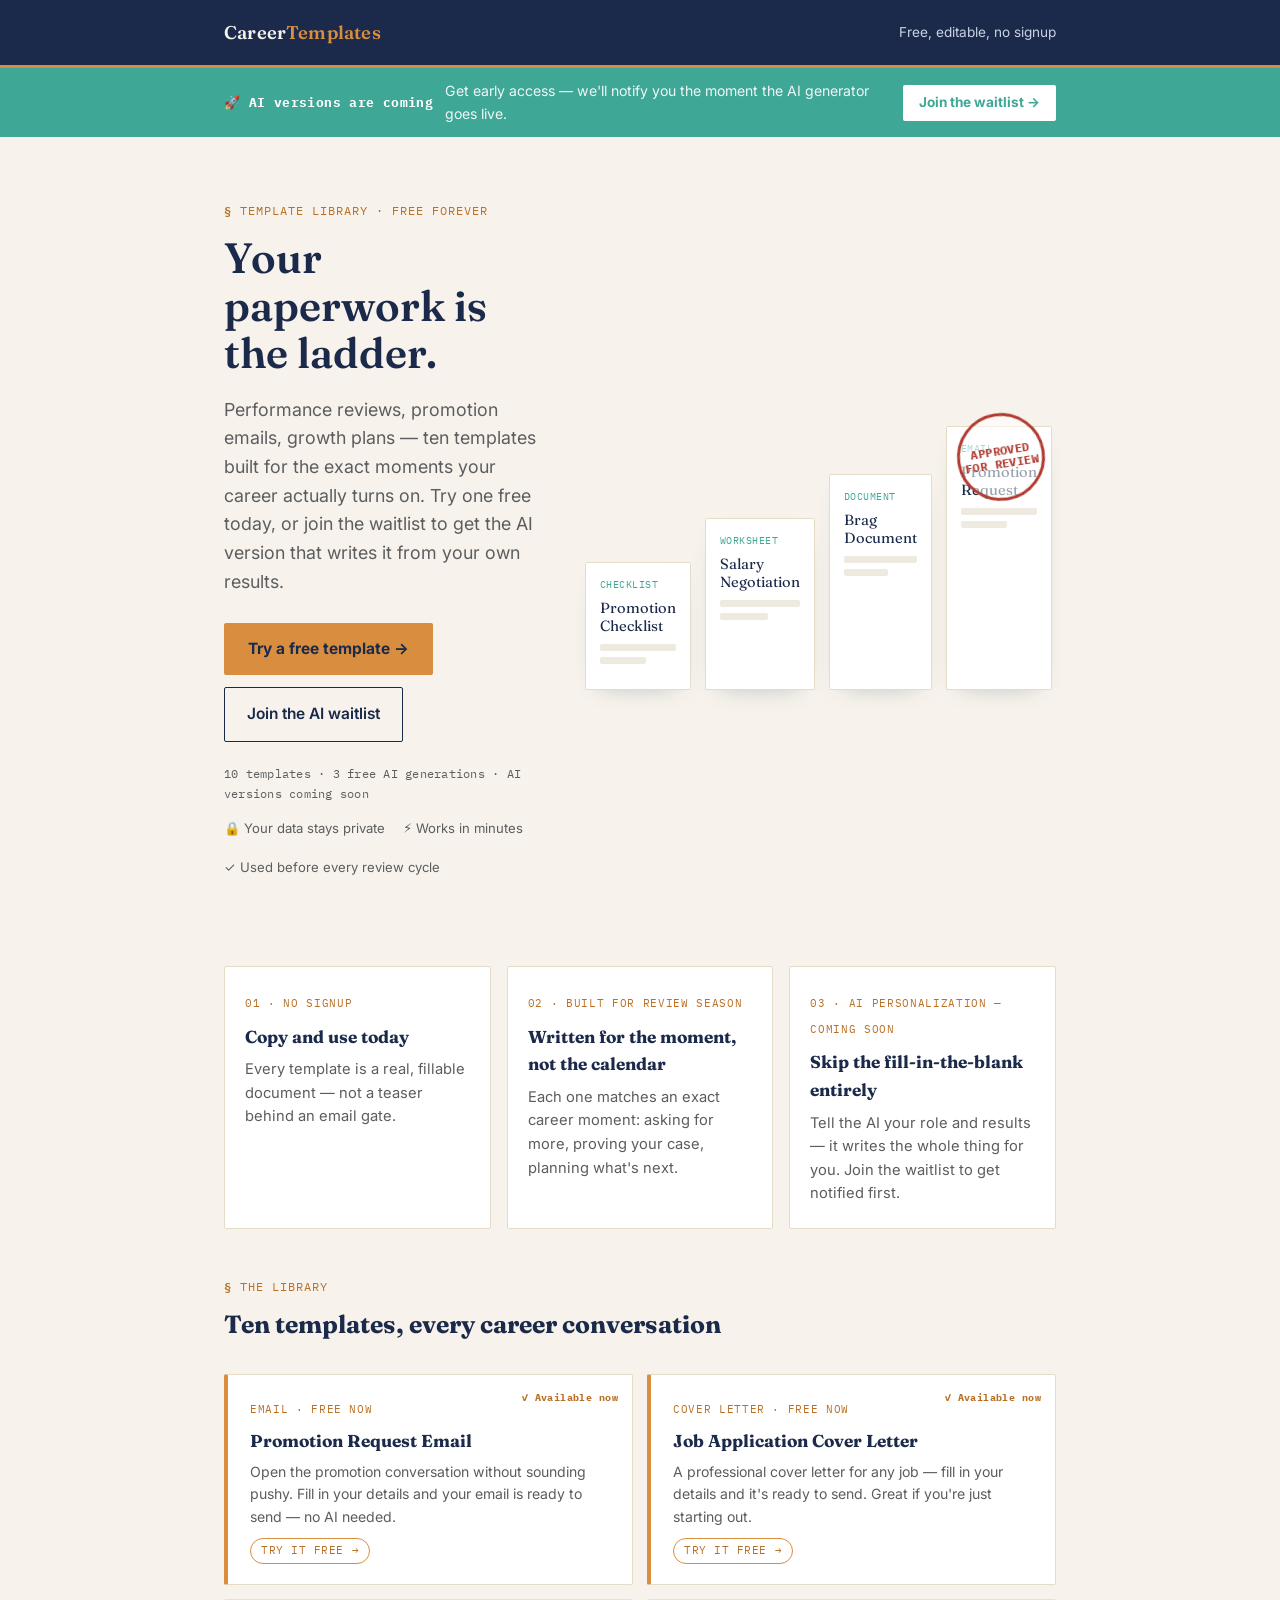
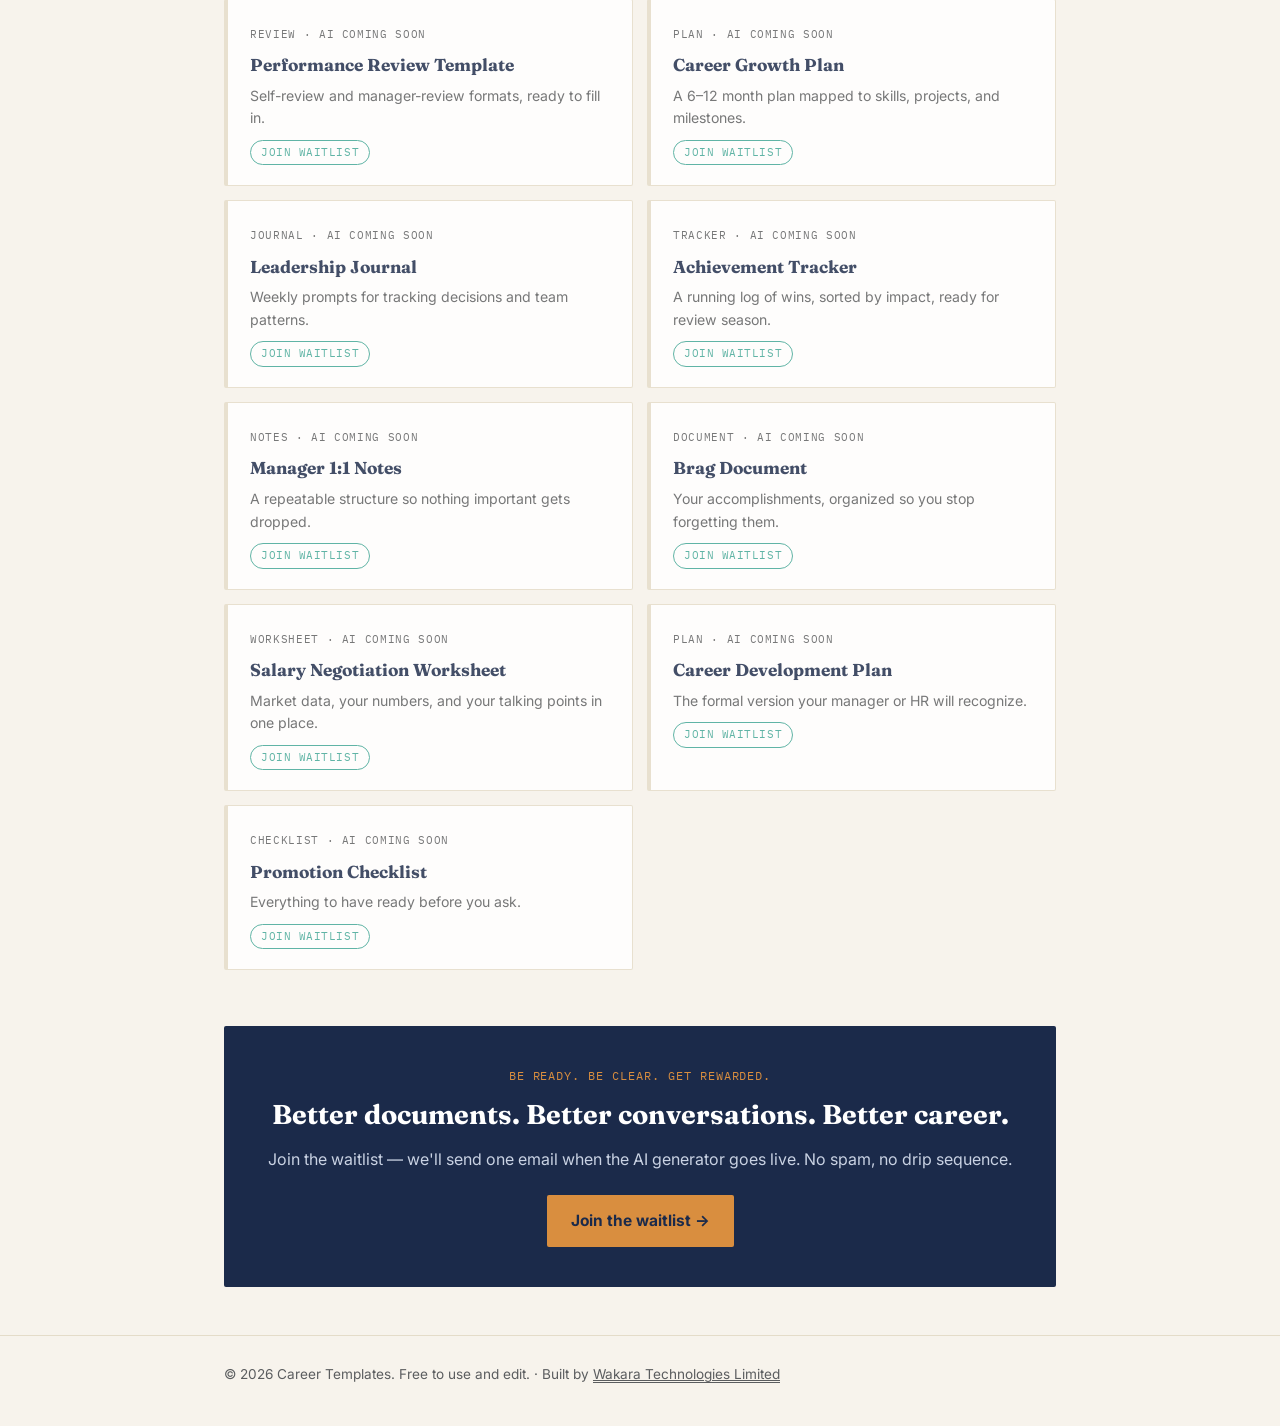
==== commit 9574d191: "Add files via upload" ====
--- a/index.html
+++ b/index.html
@@ -112,12 +112,14 @@
     <a class="hub-card hub-card--live" href="promotion-request-email.html">
       <span class="tag">Email · Free now</span>
       <h4>Promotion Request Email</h4>
-      <p>Open the promotion conversation without sounding pushy. Fill it in live — no AI needed.</p>
+      <p>Open the promotion conversation without sounding pushy. Fill in your details and your email is ready to send — no AI needed.</p>
+      <span class="soon-pill" style="border-color:var(--amber);color:var(--amber-deep);">Try it free →</span>
     </a>
     <a class="hub-card hub-card--live" href="cover-letter-template.html">
       <span class="tag">Cover Letter · Free now</span>
       <h4>Job Application Cover Letter</h4>
-      <p>A professional cover letter for any job — fill in your details and it's ready to send.</p>
+      <p>A professional cover letter for any job — fill in your details and it's ready to send. Great if you're just starting out.</p>
+      <span class="soon-pill" style="border-color:var(--amber);color:var(--amber-deep);">Try it free →</span>
     </a>
     <!-- Coming soon — 9 templates -->
     <a class="hub-card hub-card--soon" href="https://forms.gle/ukjq886ayT969M1T6" target="_blank" rel="noopener">
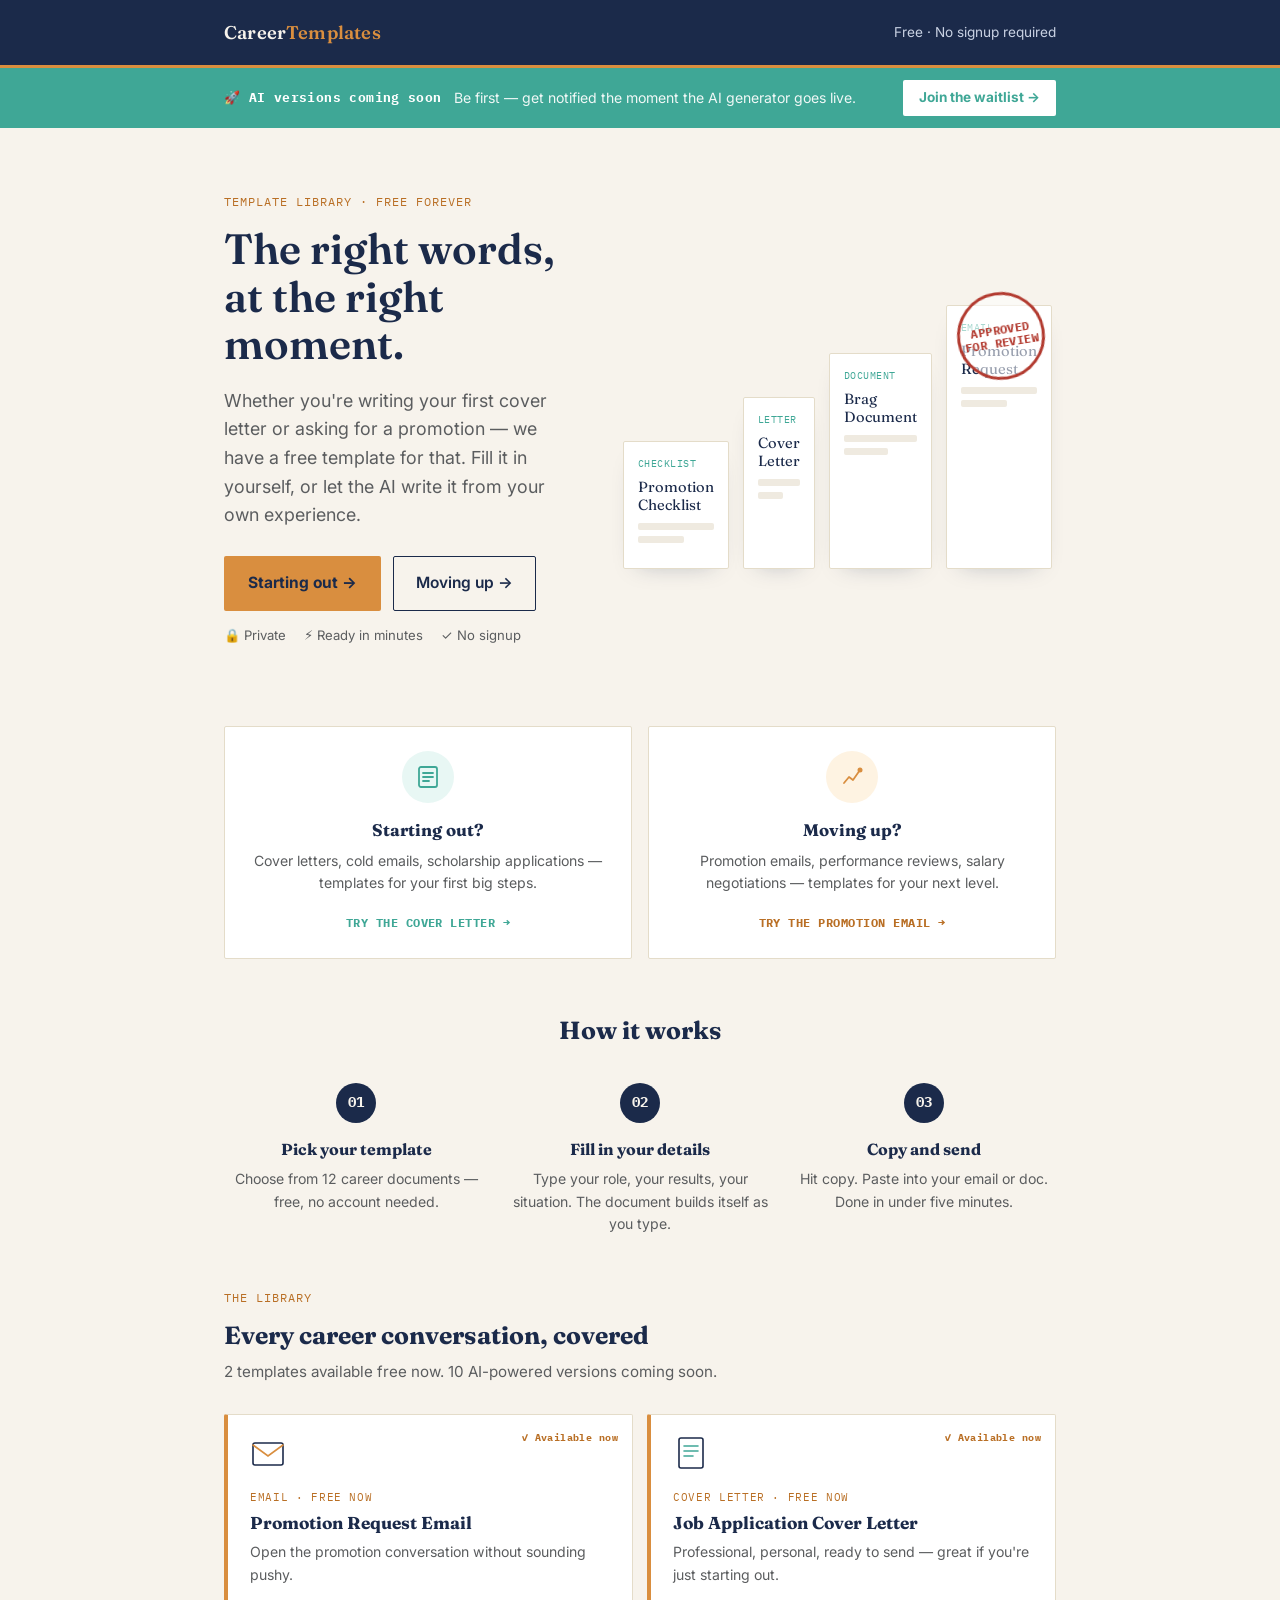
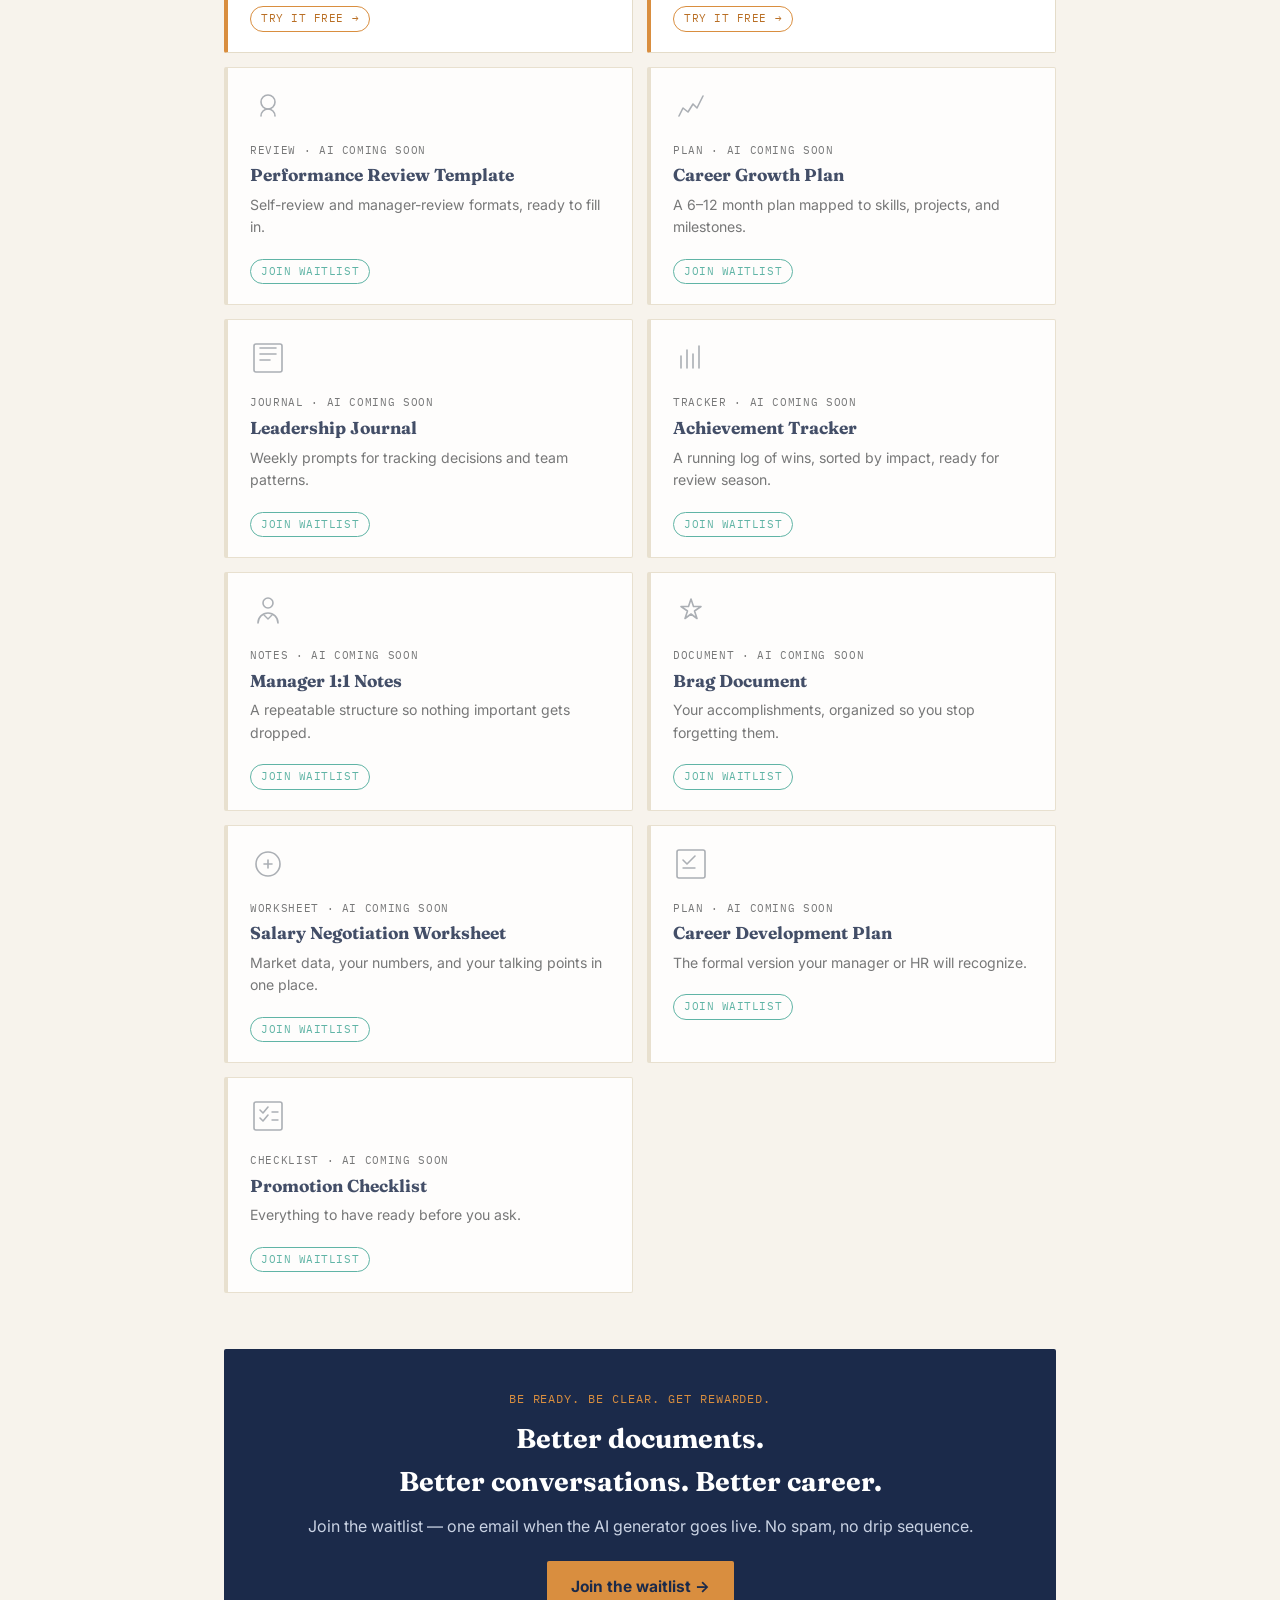
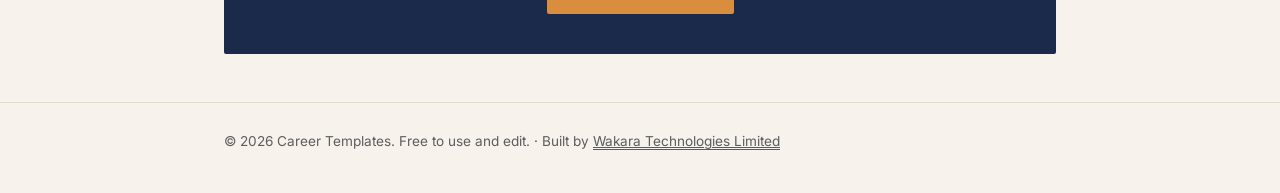
==== commit 71ba77dc: "Add files via upload" ====
--- a/index.html
+++ b/index.html
@@ -4,11 +4,9 @@
 <meta charset="UTF-8">
 <meta name="viewport" content="width=device-width, initial-scale=1.0">
 <title>Free Career Templates — Performance Reviews, Promotions & Growth Plans</title>
-<meta name="description" content="Free, editable career templates: performance reviews, promotion emails, brag documents, salary negotiation worksheets, and more. Try the AI version for one built around your own role.">
+<meta name="description" content="Free, editable career templates for every stage — cover letters for students, promotion emails for professionals. Try free today or join the AI waitlist.">
 <link rel="stylesheet" href="styles.css">
 <link rel="stylesheet" href="landing.css">
-<link rel="preconnect" href="https://fonts.googleapis.com">
-<link href="https://fonts.googleapis.com/css2?family=Fraunces:wght@500;600&family=Inter:wght@400;500;600;700&family=IBM+Plex+Mono:wght@500;700&display=swap" rel="stylesheet">
 <!-- Google tag (gtag.js) -->
 <script async src="https://www.googletagmanager.com/gtag/js?id=G-E57642RPD7"></script>
 <script>
@@ -17,41 +15,79 @@
   gtag('js', new Date());
   gtag('config', 'G-E57642RPD7');
 </script>
+<link rel="preconnect" href="https://fonts.googleapis.com">
+<link href="https://fonts.googleapis.com/css2?family=Fraunces:wght@500;600&family=Inter:wght@400;500;600;700&family=IBM+Plex+Mono:wght@500;700&display=swap" rel="stylesheet">
+<style>
+  /* Fix eyebrow § symbol — only show on template pages, not landing */
+  .landing-eyebrow::before{content:none !important;}
+
+  /* Audience split section */
+  .audience-split{display:grid;grid-template-columns:1fr 1fr;gap:16px;margin:40px 0 8px;}
+  .audience-card{background:#fff;border:1px solid #E4DCC9;border-radius:2px;padding:24px;text-align:center;}
+  .audience-card .a-icon{margin:0 auto 14px;width:52px;height:52px;display:flex;align-items:center;justify-content:center;border-radius:50%;}
+  .audience-card.start .a-icon{background:#E8F7F4;}
+  .audience-card.up .a-icon{background:#FEF3E2;}
+  .audience-card h3{font-family:'Fraunces',serif;font-size:1.05rem;color:#1B2A4A;margin:0 0 6px;}
+  .audience-card p{font-size:0.88rem;color:#5B5D5F;margin:0 0 14px;}
+  .audience-card a{font-family:'IBM Plex Mono',monospace;font-size:0.75rem;font-weight:700;letter-spacing:0.04em;text-transform:uppercase;text-decoration:none;}
+  .audience-card.start a{color:#3FA796;}
+  .audience-card.up a{color:#B96F25;}
+
+  /* Template grid with icons */
+  .hub-card .card-icon{width:36px;height:36px;margin-bottom:12px;display:block;}
+  .hub-card h4{margin:0 0 5px;}
+  .hub-card p{margin:0 0 10px;}
+
+  /* How it works */
+  .how-it-works{margin:52px 0;text-align:center;}
+  .how-it-works h2{font-family:'Fraunces',serif;font-size:1.55rem;color:#1B2A4A;margin:0 0 32px;}
+  .steps-row{display:grid;grid-template-columns:repeat(3,1fr);gap:20px;}
+  .step-bubble{position:relative;}
+  .step-bubble .num{width:40px;height:40px;border-radius:50%;background:#1B2A4A;color:#F7F3EC;font-family:'IBM Plex Mono',monospace;font-weight:700;font-size:0.85rem;display:flex;align-items:center;justify-content:center;margin:0 auto 14px;}
+  .step-bubble h4{font-family:'Fraunces',serif;font-size:1rem;color:#1B2A4A;margin:0 0 6px;}
+  .step-bubble p{font-size:0.88rem;color:#5B5D5F;margin:0;}
+  .step-connector{display:none;}
+
+  @media(max-width:680px){
+    .audience-split{grid-template-columns:1fr;}
+    .steps-row{grid-template-columns:1fr;}
+  }
+</style>
 </head>
 <body>
 
 <header class="site-header">
   <div class="container">
     <a class="brand" href="index.html">Career<span>Templates</span></a>
-    <div class="crumb">Free, editable, no signup</div>
+    <div class="crumb">Free · No signup required</div>
   </div>
 </header>
 
 <!-- Waitlist banner -->
 <div class="waitlist-banner">
   <div class="container waitlist-banner-inner">
-    <span class="waitlist-label">🚀 AI versions are coming</span>
-    <span class="waitlist-text">Get early access — we'll notify you the moment the AI generator goes live.</span>
+    <span class="waitlist-label">🚀 AI versions coming soon</span>
+    <span class="waitlist-text">Be first — get notified the moment the AI generator goes live.</span>
     <a class="waitlist-btn" href="https://forms.gle/ukjq886ayT969M1T6" target="_blank" rel="noopener">Join the waitlist →</a>
   </div>
 </div>
 
 <main class="container">
 
+  <!-- HERO -->
   <section class="landing-hero">
     <div class="copy">
-      <div class="eyebrow">Template library · Free forever</div>
-      <h1>Your paperwork is the ladder.</h1>
-      <p class="dek">Performance reviews, promotion emails, growth plans — ten templates built for the exact moments your career actually turns on. Try one free today, or join the waitlist to get the AI version that writes it from your own results.</p>
+      <div class="landing-eyebrow eyebrow">Template library · Free forever</div>
+      <h1>The right words,<br>at the right moment.</h1>
+      <p class="dek">Whether you're writing your first cover letter or asking for a promotion — we have a free template for that. Fill it in yourself, or let the AI write it from your own experience.</p>
       <div class="hero-actions">
-        <a class="hero-btn-primary" href="promotion-request-email.html">Try a free template →</a>
-        <a class="hero-btn-secondary" href="https://forms.gle/ukjq886ayT969M1T6" target="_blank" rel="noopener">Join the AI waitlist</a>
-      </div>
-      <p class="hero-proof">10 templates · 3 free AI generations · AI versions coming soon</p>
+        <a class="hero-btn-primary" href="cover-letter-template.html">Starting out →</a>
+        <a class="hero-btn-secondary" href="promotion-request-email.html">Moving up →</a>
+      </div>
       <div class="trust-badges">
-        <span>🔒 Your data stays private</span>
-        <span>⚡ Works in minutes</span>
-        <span>✓ Used before every review cycle</span>
+        <span>🔒 Private</span>
+        <span>⚡ Ready in minutes</span>
+        <span>✓ No signup</span>
       </div>
     </div>
 
@@ -63,8 +99,8 @@
         <div class="mini-line short"></div>
       </div>
       <div class="stair-card">
-        <span class="mini-tag">Worksheet</span>
-        <p class="mini-title">Salary Negotiation</p>
+        <span class="mini-tag">Letter</span>
+        <p class="mini-title">Cover Letter</p>
         <div class="mini-line"></div>
         <div class="mini-line short"></div>
       </div>
@@ -84,93 +120,180 @@
     </div>
   </section>
 
-  <section class="feature-trio">
-    <div class="feature-card">
-      <span class="f-mark">01 · No signup</span>
-      <h3>Copy and use today</h3>
-      <p>Every template is a real, fillable document — not a teaser behind an email gate.</p>
-    </div>
-    <div class="feature-card">
-      <span class="f-mark">02 · Built for review season</span>
-      <h3>Written for the moment, not the calendar</h3>
-      <p>Each one matches an exact career moment: asking for more, proving your case, planning what's next.</p>
-    </div>
-    <div class="feature-card">
-      <span class="f-mark">03 · AI personalization — coming soon</span>
-      <h3>Skip the fill-in-the-blank entirely</h3>
-      <p>Tell the AI your role and results — it writes the whole thing for you. Join the waitlist to get notified first.</p>
+  <!-- AUDIENCE SPLIT -->
+  <div class="audience-split">
+    <div class="audience-card start">
+      <div class="a-icon">
+        <svg width="28" height="28" viewBox="0 0 28 28" fill="none" xmlns="http://www.w3.org/2000/svg">
+          <rect x="5" y="4" width="18" height="20" rx="2" stroke="#3FA796" stroke-width="1.8"/>
+          <path d="M9 10h10M9 14h10M9 18h6" stroke="#3FA796" stroke-width="1.8" stroke-linecap="round"/>
+        </svg>
+      </div>
+      <h3>Starting out?</h3>
+      <p>Cover letters, cold emails, scholarship applications — templates for your first big steps.</p>
+      <a href="cover-letter-template.html">Try the cover letter →</a>
+    </div>
+    <div class="audience-card up">
+      <div class="a-icon">
+        <svg width="28" height="28" viewBox="0 0 28 28" fill="none" xmlns="http://www.w3.org/2000/svg">
+          <path d="M6 20l5-6 4 3 7-10" stroke="#D98E3F" stroke-width="1.8" stroke-linecap="round" stroke-linejoin="round"/>
+          <circle cx="22" cy="7" r="2.5" fill="#D98E3F"/>
+        </svg>
+      </div>
+      <h3>Moving up?</h3>
+      <p>Promotion emails, performance reviews, salary negotiations — templates for your next level.</p>
+      <a href="promotion-request-email.html">Try the promotion email →</a>
+    </div>
+  </div>
+
+  <!-- HOW IT WORKS -->
+  <section class="how-it-works">
+    <h2>How it works</h2>
+    <div class="steps-row">
+      <div class="step-bubble">
+        <div class="num">01</div>
+        <h4>Pick your template</h4>
+        <p>Choose from 12 career documents — free, no account needed.</p>
+      </div>
+      <div class="step-bubble">
+        <div class="num">02</div>
+        <h4>Fill in your details</h4>
+        <p>Type your role, your results, your situation. The document builds itself as you type.</p>
+      </div>
+      <div class="step-bubble">
+        <div class="num">03</div>
+        <h4>Copy and send</h4>
+        <p>Hit copy. Paste into your email or doc. Done in under five minutes.</p>
+      </div>
     </div>
   </section>
 
+  <!-- TEMPLATE GRID -->
   <div class="section-head" id="library">
-    <div class="eyebrow">The library</div>
-    <h2>Ten templates, every career conversation</h2>
+    <div class="eyebrow landing-eyebrow">The library</div>
+    <h2 style="font-family:'Fraunces',serif;font-size:1.55rem;color:#1B2A4A;margin:8px 0 4px;">Every career conversation, covered</h2>
+    <p style="color:#5B5D5F;margin:0 0 24px;font-size:0.95rem;">2 templates available free now. 10 AI-powered versions coming soon.</p>
   </div>
 
   <div class="hub-grid">
-    <!-- Free now -->
+    <!-- FREE NOW -->
     <a class="hub-card hub-card--live" href="promotion-request-email.html">
+      <svg class="card-icon" viewBox="0 0 36 36" fill="none" xmlns="http://www.w3.org/2000/svg">
+        <rect x="3" y="8" width="30" height="22" rx="2" stroke="#1B2A4A" stroke-width="1.6"/>
+        <path d="M3 10l15 11L33 10" stroke="#D98E3F" stroke-width="1.6" stroke-linecap="round"/>
+      </svg>
       <span class="tag">Email · Free now</span>
       <h4>Promotion Request Email</h4>
-      <p>Open the promotion conversation without sounding pushy. Fill in your details and your email is ready to send — no AI needed.</p>
-      <span class="soon-pill" style="border-color:var(--amber);color:var(--amber-deep);">Try it free →</span>
-    </a>
+      <p>Open the promotion conversation without sounding pushy.</p>
+      <span class="soon-pill" style="border-color:#D98E3F;color:#B96F25;">Try it free →</span>
+    </a>
+
     <a class="hub-card hub-card--live" href="cover-letter-template.html">
+      <svg class="card-icon" viewBox="0 0 36 36" fill="none" xmlns="http://www.w3.org/2000/svg">
+        <rect x="6" y="3" width="24" height="30" rx="2" stroke="#1B2A4A" stroke-width="1.6"/>
+        <path d="M11 11h14M11 16h14M11 21h9" stroke="#3FA796" stroke-width="1.6" stroke-linecap="round"/>
+      </svg>
       <span class="tag">Cover Letter · Free now</span>
       <h4>Job Application Cover Letter</h4>
-      <p>A professional cover letter for any job — fill in your details and it's ready to send. Great if you're just starting out.</p>
-      <span class="soon-pill" style="border-color:var(--amber);color:var(--amber-deep);">Try it free →</span>
-    </a>
-    <!-- Coming soon — 9 templates -->
-    <a class="hub-card hub-card--soon" href="https://forms.gle/ukjq886ayT969M1T6" target="_blank" rel="noopener">
+      <p>Professional, personal, ready to send — great if you're just starting out.</p>
+      <span class="soon-pill" style="border-color:#D98E3F;color:#B96F25;">Try it free →</span>
+    </a>
+
+    <!-- COMING SOON -->
+    <a class="hub-card hub-card--soon" href="https://forms.gle/ukjq886ayT969M1T6" target="_blank" rel="noopener">
+      <svg class="card-icon" viewBox="0 0 36 36" fill="none" xmlns="http://www.w3.org/2000/svg">
+        <circle cx="18" cy="14" r="7" stroke="#9AA0A8" stroke-width="1.6"/>
+        <path d="M11 28c0-3.866 3.134-7 7-7s7 3.134 7 7" stroke="#9AA0A8" stroke-width="1.6" stroke-linecap="round"/>
+      </svg>
       <span class="tag soon-tag">Review · AI coming soon</span>
       <h4>Performance Review Template</h4>
       <p>Self-review and manager-review formats, ready to fill in.</p>
       <span class="soon-pill">Join waitlist</span>
     </a>
-    <a class="hub-card hub-card--soon" href="https://forms.gle/ukjq886ayT969M1T6" target="_blank" rel="noopener">
+
+    <a class="hub-card hub-card--soon" href="https://forms.gle/ukjq886ayT969M1T6" target="_blank" rel="noopener">
+      <svg class="card-icon" viewBox="0 0 36 36" fill="none" xmlns="http://www.w3.org/2000/svg">
+        <path d="M6 28l4-8 5 4 5-8 4 4 6-12" stroke="#9AA0A8" stroke-width="1.6" stroke-linecap="round" stroke-linejoin="round"/>
+      </svg>
       <span class="tag soon-tag">Plan · AI coming soon</span>
       <h4>Career Growth Plan</h4>
       <p>A 6–12 month plan mapped to skills, projects, and milestones.</p>
       <span class="soon-pill">Join waitlist</span>
     </a>
-    <a class="hub-card hub-card--soon" href="https://forms.gle/ukjq886ayT969M1T6" target="_blank" rel="noopener">
+
+    <a class="hub-card hub-card--soon" href="https://forms.gle/ukjq886ayT969M1T6" target="_blank" rel="noopener">
+      <svg class="card-icon" viewBox="0 0 36 36" fill="none" xmlns="http://www.w3.org/2000/svg">
+        <path d="M10 8h16M10 14h16M10 20h10" stroke="#9AA0A8" stroke-width="1.6" stroke-linecap="round"/>
+        <rect x="4" y="4" width="28" height="28" rx="2" stroke="#9AA0A8" stroke-width="1.6"/>
+      </svg>
       <span class="tag soon-tag">Journal · AI coming soon</span>
       <h4>Leadership Journal</h4>
       <p>Weekly prompts for tracking decisions and team patterns.</p>
       <span class="soon-pill">Join waitlist</span>
     </a>
-    <a class="hub-card hub-card--soon" href="https://forms.gle/ukjq886ayT969M1T6" target="_blank" rel="noopener">
+
+    <a class="hub-card hub-card--soon" href="https://forms.gle/ukjq886ayT969M1T6" target="_blank" rel="noopener">
+      <svg class="card-icon" viewBox="0 0 36 36" fill="none" xmlns="http://www.w3.org/2000/svg">
+        <path d="M8 28V16M14 28V10M20 28V14M26 28V6" stroke="#9AA0A8" stroke-width="1.6" stroke-linecap="round"/>
+      </svg>
       <span class="tag soon-tag">Tracker · AI coming soon</span>
       <h4>Achievement Tracker</h4>
       <p>A running log of wins, sorted by impact, ready for review season.</p>
       <span class="soon-pill">Join waitlist</span>
     </a>
-    <a class="hub-card hub-card--soon" href="https://forms.gle/ukjq886ayT969M1T6" target="_blank" rel="noopener">
+
+    <a class="hub-card hub-card--soon" href="https://forms.gle/ukjq886ayT969M1T6" target="_blank" rel="noopener">
+      <svg class="card-icon" viewBox="0 0 36 36" fill="none" xmlns="http://www.w3.org/2000/svg">
+        <circle cx="18" cy="10" r="5" stroke="#9AA0A8" stroke-width="1.6"/>
+        <path d="M8 30c0-5.523 4.477-10 10-10s10 4.477 10 10" stroke="#9AA0A8" stroke-width="1.6" stroke-linecap="round"/>
+        <path d="M14 22l4 4 4-4" stroke="#9AA0A8" stroke-width="1.4" stroke-linecap="round" stroke-linejoin="round"/>
+      </svg>
       <span class="tag soon-tag">Notes · AI coming soon</span>
       <h4>Manager 1:1 Notes</h4>
       <p>A repeatable structure so nothing important gets dropped.</p>
       <span class="soon-pill">Join waitlist</span>
     </a>
-    <a class="hub-card hub-card--soon" href="https://forms.gle/ukjq886ayT969M1T6" target="_blank" rel="noopener">
+
+    <a class="hub-card hub-card--soon" href="https://forms.gle/ukjq886ayT969M1T6" target="_blank" rel="noopener">
+      <svg class="card-icon" viewBox="0 0 36 36" fill="none" xmlns="http://www.w3.org/2000/svg">
+        <path d="M18 6l2.5 7.5H28l-6.5 4.5 2.5 7.5L18 21l-6 4.5 2.5-7.5L8 13.5h7.5L18 6z" stroke="#9AA0A8" stroke-width="1.6" stroke-linejoin="round"/>
+      </svg>
       <span class="tag soon-tag">Document · AI coming soon</span>
       <h4>Brag Document</h4>
       <p>Your accomplishments, organized so you stop forgetting them.</p>
       <span class="soon-pill">Join waitlist</span>
     </a>
-    <a class="hub-card hub-card--soon" href="https://forms.gle/ukjq886ayT969M1T6" target="_blank" rel="noopener">
+
+    <a class="hub-card hub-card--soon" href="https://forms.gle/ukjq886ayT969M1T6" target="_blank" rel="noopener">
+      <svg class="card-icon" viewBox="0 0 36 36" fill="none" xmlns="http://www.w3.org/2000/svg">
+        <circle cx="18" cy="18" r="12" stroke="#9AA0A8" stroke-width="1.6"/>
+        <path d="M14 18h8M18 14v8" stroke="#9AA0A8" stroke-width="1.6" stroke-linecap="round"/>
+      </svg>
       <span class="tag soon-tag">Worksheet · AI coming soon</span>
       <h4>Salary Negotiation Worksheet</h4>
       <p>Market data, your numbers, and your talking points in one place.</p>
       <span class="soon-pill">Join waitlist</span>
     </a>
-    <a class="hub-card hub-card--soon" href="https://forms.gle/ukjq886ayT969M1T6" target="_blank" rel="noopener">
+
+    <a class="hub-card hub-card--soon" href="https://forms.gle/ukjq886ayT969M1T6" target="_blank" rel="noopener">
+      <svg class="card-icon" viewBox="0 0 36 36" fill="none" xmlns="http://www.w3.org/2000/svg">
+        <rect x="4" y="4" width="28" height="28" rx="2" stroke="#9AA0A8" stroke-width="1.6"/>
+        <path d="M10 14l4 4 8-8" stroke="#9AA0A8" stroke-width="1.6" stroke-linecap="round" stroke-linejoin="round"/>
+        <path d="M10 22h12" stroke="#9AA0A8" stroke-width="1.4" stroke-linecap="round"/>
+      </svg>
       <span class="tag soon-tag">Plan · AI coming soon</span>
       <h4>Career Development Plan</h4>
       <p>The formal version your manager or HR will recognize.</p>
       <span class="soon-pill">Join waitlist</span>
     </a>
-    <a class="hub-card hub-card--soon" href="https://forms.gle/ukjq886ayT969M1T6" target="_blank" rel="noopener">
+
+    <a class="hub-card hub-card--soon" href="https://forms.gle/ukjq886ayT969M1T6" target="_blank" rel="noopener">
+      <svg class="card-icon" viewBox="0 0 36 36" fill="none" xmlns="http://www.w3.org/2000/svg">
+        <path d="M10 12l3 3 5-6" stroke="#9AA0A8" stroke-width="1.6" stroke-linecap="round" stroke-linejoin="round"/>
+        <path d="M10 20l3 3 5-6" stroke="#9AA0A8" stroke-width="1.6" stroke-linecap="round" stroke-linejoin="round"/>
+        <path d="M22 14h6M22 22h6" stroke="#9AA0A8" stroke-width="1.4" stroke-linecap="round"/>
+        <rect x="4" y="4" width="28" height="28" rx="2" stroke="#9AA0A8" stroke-width="1.6"/>
+      </svg>
       <span class="tag soon-tag">Checklist · AI coming soon</span>
       <h4>Promotion Checklist</h4>
       <p>Everything to have ready before you ask.</p>
@@ -178,10 +301,11 @@
     </a>
   </div>
 
+  <!-- FOOTER CTA -->
   <section class="footer-cta">
     <div class="cta-eyebrow">Be ready. Be clear. Get rewarded.</div>
-    <h2>Better documents. Better conversations. Better career.</h2>
-    <p>Join the waitlist — we'll send one email when the AI generator goes live. No spam, no drip sequence.</p>
+    <h2>Better documents.<br>Better conversations. Better career.</h2>
+    <p>Join the waitlist — one email when the AI generator goes live. No spam, no drip sequence.</p>
     <a class="hero-btn-primary" href="https://forms.gle/ukjq886ayT969M1T6" target="_blank" rel="noopener">Join the waitlist →</a>
   </section>
 
